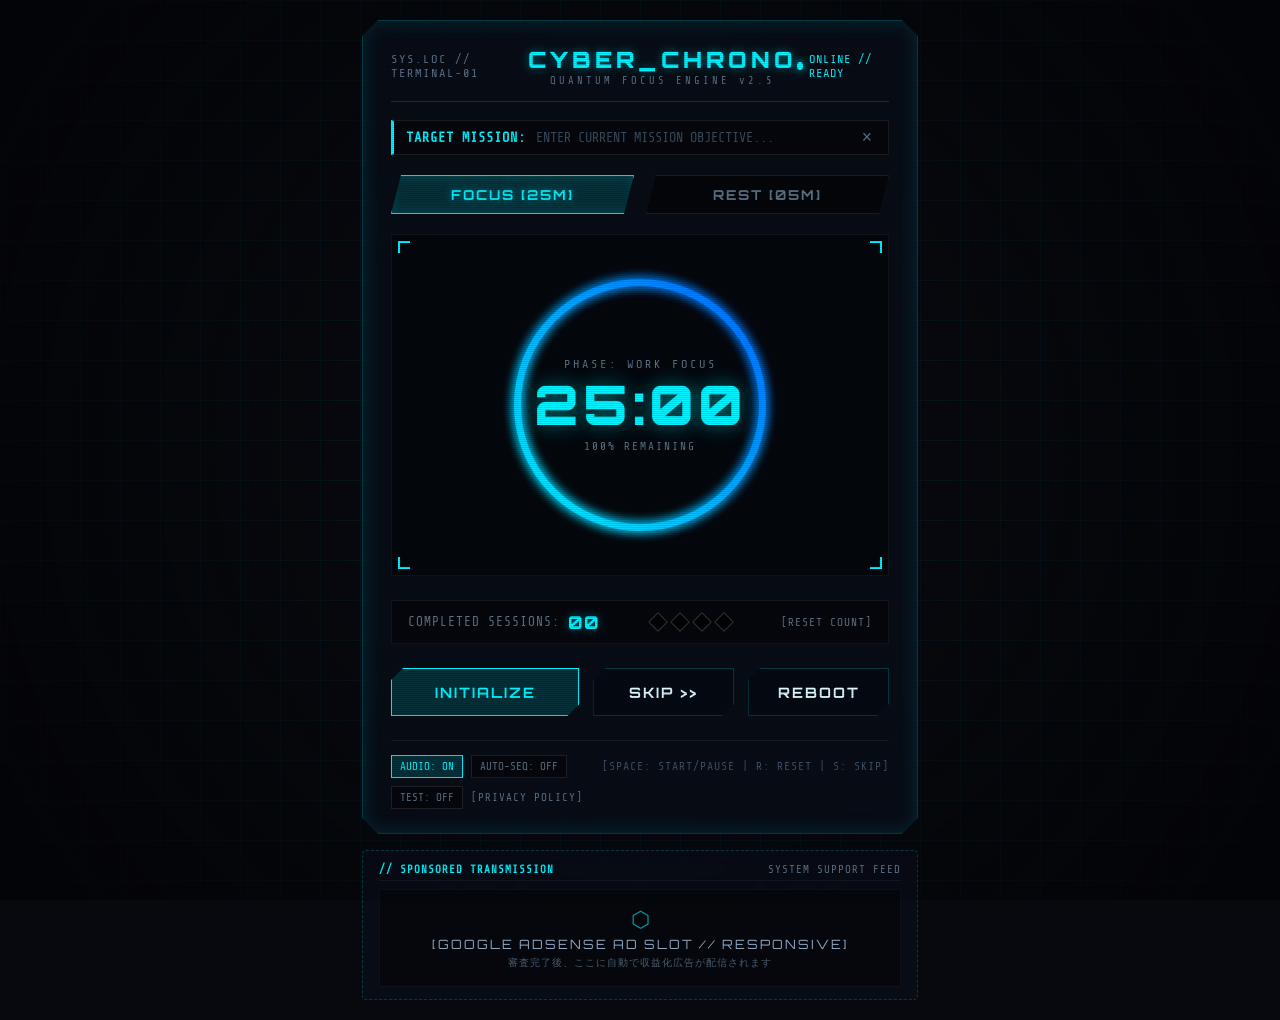
==== index.html @ 76fca30c "Add files via upload" ====
<!DOCTYPE html>
<html lang="ja">
<head>
  <meta charset="UTF-8">
  <meta name="viewport" content="width=device-width, initial-scale=1.0">
  <title>CYBER_CHRONO // TECHNO POMODORO</title>
  
  <!-- Google Fonts: Orbitron & Share Tech Mono -->
  <link rel="preconnect" href="https://fonts.googleapis.com">
  <link rel="preconnect" href="https://fonts.gstatic.com" crossorigin>
  <link href="https://fonts.googleapis.com/css2?family=Orbitron:wght@400;600;800;900&family=Share+Tech+Mono&display=swap" rel="stylesheet">
  
  <!-- ============================================================
       GOOGLE ADSENSE スクリプトタグ
       審査申請時または審査通過後、ca-pub-XXXXXXXXXXXXXXXX をご自身の
       サイト運営者IDに書き換えてください。
       ============================================================ -->
  <!--
  <script async src="https://pagead2.googlesyndication.com/pagead/js/adsbygoogle.js?client=ca-pub-XXXXXXXXXXXXXXXX"
       crossorigin="anonymous"></script>
  -->

  <link rel="stylesheet" href="style.css">
</head>
<body class="mode-work">
  <!-- サイバー背景レイヤー -->
  <div class="bg-grid"></div>
  <div class="scanlines"></div>
  <div class="vignette"></div>

  <!-- 全体ラッパー -->
  <div class="app-wrapper">
    <!-- メインHUDコンテナ -->
    <main class="hud-frame">
      <!-- ヘッダー装飾 -->
      <header class="hud-header">
        <div class="hud-id">SYS.LOC // TERMINAL-01</div>
        <div class="hud-title-wrap">
          <h1 class="hud-title" data-text="CYBER_CHRONO">CYBER_CHRONO</h1>
          <span class="sub-title">QUANTUM FOCUS ENGINE v2.5</span>
        </div>
        <div class="hud-status-badge">
          <span class="status-indicator"></span>
          <span id="statusText">ONLINE // READY</span>
        </div>
      </header>

      <!-- ミッション（タスク目標）入力エリア -->
      <section class="mission-bar">
        <div class="mission-label">TARGET MISSION:</div>
        <input type="text" id="missionInput" placeholder="ENTER CURRENT MISSION OBJECTIVE..." spellcheck="false" autocomplete="off">
        <button id="missionClearBtn" title="Clear Mission" class="icon-btn">&times;</button>
      </section>

      <!-- モード切り替えタブ -->
      <nav class="mode-selector">
        <button id="modeWorkBtn" class="mode-tab active" data-mode="work">
          <span class="tab-glitch"></span>
          <span class="tab-text">FOCUS [25M]</span>
        </button>
        <button id="modeBreakBtn" class="mode-tab" data-mode="break">
          <span class="tab-glitch"></span>
          <span class="tab-text">REST [05M]</span>
        </button>
      </nav>

      <!-- タイマーHUDディスプレイ -->
      <section class="timer-display-wrap">
        <div class="hud-corner top-left"></div>
        <div class="hud-corner top-right"></div>
        <div class="hud-corner bottom-left"></div>
        <div class="hud-corner bottom-right"></div>

        <!-- 円形HUDゲージ -->
        <div class="gauge-container">
          <svg class="progress-ring" viewBox="0 0 320 320">
            <defs>
              <linearGradient id="cyanGrad" x1="0%" y1="0%" x2="100%" y2="100%">
                <stop offset="0%" stop-color="#00f3ff"/>
                <stop offset="100%" stop-color="#0066ff"/>
              </linearGradient>
              <linearGradient id="greenGrad" x1="0%" y1="0%" x2="100%" y2="100%">
                <stop offset="0%" stop-color="#00ff66"/>
                <stop offset="100%" stop-color="#00b33c"/>
              </linearGradient>
              <filter id="neonGlow" x="-20%" y="-20%" width="140%" height="140%">
                <feGaussianBlur stdDeviation="6" result="coloredBlur"/>
                <feMerge>
                  <feMergeNode in="coloredBlur"/>
                  <feMergeNode in="coloredBlur"/>
                  <feMergeNode in="SourceGraphic"/>
                </feMerge>
              </filter>
            </defs>
            <!-- 背景リング -->
            <circle class="ring-bg" cx="160" cy="160" r="140" />
            <!-- 目盛りリング -->
            <circle class="ring-ticks" cx="160" cy="160" r="140" stroke-dasharray="2 12" />
            <!-- 動的プログレスバー -->
            <circle id="progressCircle" class="ring-progress" cx="160" cy="160" r="140" filter="url(#neonGlow)" />
          </svg>

          <!-- 中央タイマーテキスト -->
          <div class="timer-readout">
            <div class="mode-caption" id="modeCaption">PHASE: WORK FOCUS</div>
            <div class="digits" id="timeDigits">25:00</div>
            <div class="percent" id="percentDisplay">100% REMAINING</div>
          </div>
        </div>
      </section>

      <!-- セッションHUDカウンター -->
      <section class="session-tracker">
        <div class="session-label">
          <span>COMPLETED SESSIONS:</span>
          <span class="session-count-val" id="sessionCount">00</span>
        </div>
        <div class="session-dots" id="sessionDots" title="Current cycle (4 sessions per cycle)">
          <!-- JSで4つのドットスロットを動的レンダリング -->
        </div>
        <button id="resetSessionsBtn" class="reset-sessions-btn" title="Reset Session Count">[RESET COUNT]</button>
      </section>

      <!-- コントロールボタン群 -->
      <section class="control-panel">
        <button id="startPauseBtn" class="cyber-btn primary">
          <span class="btn-cut"></span>
          <span class="btn-text" id="startPauseText">INITIALIZE</span>
        </button>
        <button id="skipBtn" class="cyber-btn" title="Skip to next phase">
          <span class="btn-cut"></span>
          <span class="btn-text">SKIP &gt;&gt;</span>
        </button>
        <button id="resetTimerBtn" class="cyber-btn" title="Reset current timer">
          <span class="btn-cut"></span>
          <span class="btn-text">REBOOT</span>
        </button>
      </section>

      <!-- フッター・設定＆ステータスバー -->
      <footer class="hud-footer">
        <div class="footer-left">
          <button id="soundToggleBtn" class="toggle-btn active" title="Toggle Sound FX">
            AUDIO: <span id="soundStatusText">ON</span>
          </button>
          <button id="autoSwitchToggleBtn" class="toggle-btn" title="Automatically start next timer">
            AUTO-SEQ: <span id="autoSwitchStatusText">OFF</span>
          </button>
        </div>

        <div class="footer-center">
          <span class="shortcut-tip">[SPACE: START/PAUSE | R: RESET | S: SKIP]</span>
        </div>

        <div class="footer-right">
          <!-- クイックテストボタン（動作確認用: 10秒/5秒に切り替え） -->
          <button id="quickTestBtn" class="toggle-btn" title="Switch to 10s work / 5s break for rapid testing">
            TEST: <span id="testModeStatusText">OFF</span>
          </button>
          <button id="privacyBtn" class="policy-link-btn" title="Google AdSense Privacy Policy">
            [PRIVACY POLICY]
          </button>
        </div>
      </footer>
    </main>

    <!-- ============================================================
         GOOGLE ADSENSE 広告スロット（サイバーHUD調）
         審査通過後、下記の ins タグの data-ad-client と data-ad-slot を
         ご自身の広告ユニットIDに差し替えてコメントアウトを解除してください。
         ============================================================ -->
    <aside class="ad-container" id="adContainer">
      <div class="ad-header">
        <span class="ad-label">// SPONSORED TRANSMISSION</span>
        <span class="ad-sub">SYSTEM SUPPORT FEED</span>
      </div>
      <div class="ad-slot-frame">
        <!-- プレースホルダー（AdSense広告読み込み前・ローカル表示用） -->
        <div class="ad-placeholder" id="adPlaceholder">
          <div class="ad-placeholder-icon">⬡</div>
          <div class="ad-placeholder-text">[GOOGLE ADSENSE AD SLOT // RESPONSIVE]</div>
          <div class="ad-placeholder-sub">審査完了後、ここに自動で収益化広告が配信されます</div>
        </div>

        <!-- 本番AdSense広告ユニット（審査通過後に有効化） -->
        <!--
        <ins class="adsbygoogle"
             style="display:block"
             data-ad-client="ca-pub-XXXXXXXXXXXXXXXX"
             data-ad-slot="YYYYYYYYYY"
             data-ad-format="auto"
             data-full-width-responsive="true"></ins>
        <script>
             (adsbygoogle = window.adsbygoogle || []).push({});
        </script>
        -->
      </div>
    </aside>
  </div>

  <!-- ============================================================
       プライバシーポリシー モーダル（AdSense審査必須要件）
       ============================================================ -->
  <div class="modal-overlay" id="privacyModal" aria-hidden="true">
    <div class="modal-container">
      <div class="modal-header">
        <h2 class="modal-title">// PRIVACY POLICY & AD DISCLOSURE</h2>
        <button class="modal-close-btn" id="modalCloseBtn" aria-label="Close Modal">&times;</button>
      </div>
      <div class="modal-body">
        <h3>1. 広告の配信について（Google AdSense）</h3>
        <p>
          当サイト（CYBER_CHRONO）では、第三者配信の広告サービス「Google AdSense（グーグルアドセンス）」を利用して広告を掲載しています。
        </p>
        <p>
          Googleなどの第三者広告配信事業者は、ユーザーの興味に応じたパーソナライズ広告を表示するために、当サイトや他のウェブサイトへのアクセス情報（Cookie）を使用することがあります。このCookieには、氏名、住所、メールアドレス、電話番号などの個人を特定する情報は含まれません。
        </p>

        <h3>2. Cookie（クッキー）の無効化について</h3>
        <p>
          ユーザーは、Googleの広告設定ページ（<a href="https://www.google.com/settings/ads" target="_blank" rel="noopener noreferrer">Google Ads Settings</a>）にて、パーソナライズ広告に使われる Cookie を無効にすることができます。
        </p>
        <p>
          また、お使いのブラウザの設定を変更することで、Cookieの送受信を拒否することも可能です。
        </p>

        <h3>3. ローカルストレージ（LocalStorage）の使用</h3>
        <p>
          当サイトは、ユーザーの利便性向上（タイマーのセッション完了数、入力中のミッション目標、音量設定、自動切り替え設定の保存）を目的として、ブラウザのローカルストレージ機能を利用しています。このデータはすべてお使いの端末内にのみ保存され、外部サーバーへ送信されることはありません。
        </p>

        <h3>4. お問い合わせ</h3>
        <p>
          本ポリシーに関するお問い合わせは、サイト管理者の連絡先までお願いいたします。
        </p>
      </div>
      <div class="modal-footer">
        <button class="cyber-btn" id="modalConfirmBtn">
          <span class="btn-text">ACKNOWLEDGE // CLOSE</span>
        </button>
      </div>
    </div>
  </div>

  <script src="app.js"></script>
</body>
</html>
---- style.css ----
/* ============================================================
   CYBER_CHRONO // TECHNO DARK MODE STYLESHEET
   With Google AdSense Support & Privacy Modal
   ============================================================ */

:root {
  /* サイバーパレット - WORK (FOCUS) */
  --work-color: #00f3ff;
  --work-glow: rgba(0, 243, 255, 0.45);
  --work-glow-soft: rgba(0, 243, 255, 0.15);

  /* サイバーパレット - REST (BREAK) */
  --break-color: #00ff66;
  --break-glow: rgba(0, 255, 102, 0.45);
  --break-glow-soft: rgba(0, 255, 102, 0.15);

  /* 共通カラー */
  --accent-pink: #ff0055;
  --accent-amber: #ffaa00;
  --bg-dark: #07090e;
  --bg-panel: rgba(10, 14, 23, 0.88);
  --border-dim: rgba(0, 243, 255, 0.2);
  --text-muted: #5e7287;
  --text-bright: #e0f8ff;

  /* 現在のアクティブテーマ変数（デフォルトはWORK） */
  --theme-color: var(--work-color);
  --theme-glow: var(--work-glow);
  --theme-glow-soft: var(--work-glow-soft);

  --font-display: 'Orbitron', -apple-system, BlinkMacSystemFont, "Segoe UI", Roboto, monospace;
  --font-mono: 'Share Tech Mono', 'Courier New', Consolas, monospace;
}

/* 休憩モードへのテーマ切り替え */
body.mode-break {
  --theme-color: var(--break-color);
  --theme-glow: var(--break-glow);
  --theme-glow-soft: var(--break-glow-soft);
  --border-dim: rgba(0, 255, 102, 0.2);
}

* {
  box-sizing: border-box;
  margin: 0;
  padding: 0;
  user-select: none;
}

body {
  background-color: var(--bg-dark);
  color: var(--text-bright);
  font-family: var(--font-mono);
  min-height: 100vh;
  display: flex;
  justify-content: center;
  align-items: center;
  overflow-x: hidden;
  position: relative;
  transition: background-color 0.5s ease;
  padding: 20px 0;
}

/* ------------------------------------------------------------
   背景エフェクト（グリッド、走査線、ヴィネット）
   ------------------------------------------------------------ */
.bg-grid {
  position: fixed;
  top: 0;
  left: 0;
  width: 100%;
  height: 100%;
  background-image: 
    linear-gradient(to right, rgba(0, 243, 255, 0.04) 1px, transparent 1px),
    linear-gradient(to bottom, rgba(0, 243, 255, 0.04) 1px, transparent 1px);
  background-size: 40px 40px;
  pointer-events: none;
  z-index: 0;
}

body.mode-break .bg-grid {
  background-image: 
    linear-gradient(to right, rgba(0, 255, 102, 0.04) 1px, transparent 1px),
    linear-gradient(to bottom, rgba(0, 255, 102, 0.04) 1px, transparent 1px);
}

.scanlines {
  position: fixed;
  top: 0;
  left: 0;
  width: 100%;
  height: 100%;
  background: repeating-linear-gradient(
    0deg,
    rgba(0, 0, 0, 0.15) 0px,
    rgba(0, 0, 0, 0.15) 1px,
    transparent 1px,
    transparent 2px
  );
  pointer-events: none;
  z-index: 100;
  opacity: 0.8;
}

.vignette {
  position: fixed;
  top: 0;
  left: 0;
  width: 100%;
  height: 100%;
  background: radial-gradient(circle at 50% 50%, transparent 40%, rgba(3, 4, 7, 0.85) 95%);
  pointer-events: none;
  z-index: 1;
}

/* ------------------------------------------------------------
   全体ラッパー
   ------------------------------------------------------------ */
.app-wrapper {
  position: relative;
  z-index: 10;
  width: 100%;
  max-width: 580px;
  margin: 0 auto;
  display: flex;
  flex-direction: column;
  gap: 16px;
  padding: 0 12px;
}

/* ------------------------------------------------------------
   メインHUDフレーム
   ------------------------------------------------------------ */
.hud-frame {
  position: relative;
  background: var(--bg-panel);
  border: 1px solid var(--border-dim);
  backdrop-filter: blur(12px);
  border-radius: 4px;
  padding: 24px 28px;
  box-shadow: 
    0 0 35px rgba(0, 0, 0, 0.8),
    inset 0 0 20px var(--theme-glow-soft);
  clip-path: polygon(
    0 16px, 16px 0,
    calc(100% - 16px) 0, 100% 16px,
    100% calc(100% - 16px), calc(100% - 16px) 100%,
    16px 100%, 0 calc(100% - 16px)
  );
  transition: border-color 0.4s ease, box-shadow 0.4s ease;
}

/* ------------------------------------------------------------
   ヘッダー
   ------------------------------------------------------------ */
.hud-header {
  display: flex;
  justify-content: space-between;
  align-items: center;
  border-bottom: 1px solid var(--border-dim);
  padding-bottom: 14px;
  margin-bottom: 18px;
}

.hud-id {
  font-size: 0.75rem;
  color: var(--text-muted);
  letter-spacing: 2px;
}

.hud-title-wrap {
  text-align: center;
}

.hud-title {
  font-family: var(--font-display);
  font-size: 1.4rem;
  font-weight: 900;
  letter-spacing: 4px;
  color: var(--theme-color);
  text-shadow: 0 0 10px var(--theme-glow);
  position: relative;
  display: inline-block;
}

.sub-title {
  display: block;
  font-size: 0.65rem;
  color: var(--text-muted);
  letter-spacing: 3px;
  margin-top: 2px;
}

.hud-status-badge {
  display: flex;
  align-items: center;
  gap: 6px;
  font-size: 0.75rem;
  color: var(--theme-color);
  letter-spacing: 1px;
}

.status-indicator {
  width: 8px;
  height: 8px;
  background-color: var(--theme-color);
  border-radius: 50%;
  box-shadow: 0 0 8px var(--theme-color);
  animation: pulse 1.8s infinite alternate;
}

@keyframes pulse {
  0% { opacity: 0.4; transform: scale(0.85); }
  100% { opacity: 1; transform: scale(1.15); }
}

/* ------------------------------------------------------------
   ミッション入力バー
   ------------------------------------------------------------ */
.mission-bar {
  display: flex;
  align-items: center;
  background: rgba(0, 0, 0, 0.4);
  border: 1px solid rgba(255, 255, 255, 0.08);
  border-left: 3px solid var(--theme-color);
  padding: 6px 12px;
  margin-bottom: 20px;
  font-size: 0.85rem;
}

.mission-label {
  color: var(--theme-color);
  font-weight: bold;
  letter-spacing: 1px;
  margin-right: 10px;
  white-space: nowrap;
}

#missionInput {
  background: transparent;
  border: none;
  color: var(--text-bright);
  font-family: var(--font-mono);
  font-size: 0.85rem;
  width: 100%;
  outline: none;
  user-select: text;
}

#missionInput::placeholder {
  color: #3b4b5c;
}

.icon-btn {
  background: transparent;
  border: none;
  color: var(--text-muted);
  font-size: 1.1rem;
  cursor: pointer;
  padding: 0 4px;
}

.icon-btn:hover {
  color: var(--accent-pink);
}

/* ------------------------------------------------------------
   モード切り替えタブ
   ------------------------------------------------------------ */
.mode-selector {
  display: flex;
  gap: 12px;
  margin-bottom: 20px;
}

.mode-tab {
  flex: 1;
  background: rgba(0, 0, 0, 0.5);
  border: 1px solid rgba(255, 255, 255, 0.1);
  color: var(--text-muted);
  padding: 10px 0;
  font-family: var(--font-display);
  font-size: 0.85rem;
  font-weight: 700;
  letter-spacing: 2px;
  cursor: pointer;
  position: relative;
  transition: all 0.25s ease;
  clip-path: polygon(10px 0, 100% 0, calc(100% - 10px) 100%, 0 100%);
}

.mode-tab:hover {
  border-color: var(--theme-color);
  color: var(--text-bright);
}

.mode-tab.active {
  background: var(--theme-glow-soft);
  border-color: var(--theme-color);
  color: var(--theme-color);
  text-shadow: 0 0 8px var(--theme-glow);
  box-shadow: inset 0 0 12px var(--theme-glow-soft);
}

/* ------------------------------------------------------------
   タイマーHUDディスプレイ
   ------------------------------------------------------------ */
.timer-display-wrap {
  position: relative;
  background: rgba(2, 4, 8, 0.6);
  border: 1px solid rgba(255, 255, 255, 0.05);
  padding: 30px 10px;
  margin-bottom: 24px;
  display: flex;
  justify-content: center;
  align-items: center;
}

/* コーナーアクセント */
.hud-corner {
  position: absolute;
  width: 12px;
  height: 12px;
  border-color: var(--theme-color);
  border-style: solid;
  pointer-events: none;
}
.hud-corner.top-left { top: 6px; left: 6px; border-width: 2px 0 0 2px; }
.hud-corner.top-right { top: 6px; right: 6px; border-width: 2px 2px 0 0; }
.hud-corner.bottom-left { bottom: 6px; left: 6px; border-width: 0 0 2px 2px; }
.hud-corner.bottom-right { bottom: 6px; right: 6px; border-width: 0 2px 2px 0; }

.gauge-container {
  position: relative;
  width: 280px;
  height: 280px;
  display: flex;
  justify-content: center;
  align-items: center;
}

.progress-ring {
  position: absolute;
  top: 0;
  left: 0;
  width: 100%;
  height: 100%;
  transform: rotate(-90deg); /* 12時の位置からスタート */
}

.ring-bg {
  fill: none;
  stroke: rgba(255, 255, 255, 0.04);
  stroke-width: 8;
}

.ring-ticks {
  fill: none;
  stroke: rgba(255, 255, 255, 0.12);
  stroke-width: 2;
}

.ring-progress {
  fill: none;
  stroke: url(#cyanGrad);
  stroke-width: 8;
  stroke-linecap: round;
  stroke-dasharray: 880;
  stroke-dashoffset: 0;
  transition: stroke-dashoffset 0.5s ease, stroke 0.3s ease;
}

body.mode-break .ring-progress {
  stroke: url(#greenGrad);
}

.timer-readout {
  position: relative;
  text-align: center;
  z-index: 2;
}

.mode-caption {
  font-size: 0.75rem;
  letter-spacing: 3px;
  color: var(--text-muted);
  margin-bottom: 6px;
}

.digits {
  font-family: var(--font-display);
  font-size: 3.4rem;
  font-weight: 900;
  letter-spacing: 4px;
  color: var(--theme-color);
  text-shadow: 0 0 20px var(--theme-glow);
  line-height: 1;
  margin-bottom: 8px;
}

.percent {
  font-size: 0.7rem;
  letter-spacing: 2px;
  color: var(--text-muted);
}

/* ------------------------------------------------------------
   セッションHUDトラッカー
   ------------------------------------------------------------ */
.session-tracker {
  display: flex;
  align-items: center;
  justify-content: space-between;
  background: rgba(0, 0, 0, 0.4);
  border: 1px solid rgba(255, 255, 255, 0.06);
  padding: 10px 16px;
  margin-bottom: 24px;
}

.session-label {
  display: flex;
  align-items: center;
  gap: 8px;
  font-size: 0.8rem;
  letter-spacing: 1px;
  color: var(--text-muted);
}

.session-count-val {
  font-family: var(--font-display);
  font-size: 1.1rem;
  font-weight: 800;
  color: var(--theme-color);
  text-shadow: 0 0 8px var(--theme-glow);
}

.session-dots {
  display: flex;
  gap: 8px;
}

.dot-slot {
  width: 14px;
  height: 14px;
  border: 1px solid rgba(255, 255, 255, 0.2);
  background: rgba(0, 0, 0, 0.6);
  transform: rotate(45deg);
  transition: all 0.3s ease;
}

.dot-slot.filled {
  background: var(--theme-color);
  border-color: var(--theme-color);
  box-shadow: 0 0 10px var(--theme-color);
}

.reset-sessions-btn {
  background: transparent;
  border: none;
  color: var(--text-muted);
  font-family: var(--font-mono);
  font-size: 0.7rem;
  letter-spacing: 1px;
  cursor: pointer;
  transition: color 0.2s;
}

.reset-sessions-btn:hover {
  color: var(--accent-pink);
}

/* ------------------------------------------------------------
   コントロールボタン群
   ------------------------------------------------------------ */
.control-panel {
  display: flex;
  gap: 14px;
  margin-bottom: 24px;
}

.cyber-btn {
  flex: 1;
  position: relative;
  background: rgba(5, 10, 18, 0.9);
  border: 1px solid var(--border-dim);
  color: var(--text-bright);
  font-family: var(--font-display);
  font-size: 0.9rem;
  font-weight: 700;
  letter-spacing: 2px;
  padding: 14px 10px;
  cursor: pointer;
  transition: all 0.2s ease;
  clip-path: polygon(12px 0, 100% 0, 100% calc(100% - 12px), calc(100% - 12px) 100%, 0 100%, 0 12px);
  outline: none;
}

.cyber-btn:hover {
  border-color: var(--theme-color);
  color: var(--theme-color);
  box-shadow: 0 0 14px var(--theme-glow);
  transform: translateY(-2px);
}

.cyber-btn:active {
  transform: translateY(1px);
}

.cyber-btn.primary {
  flex: 1.4;
  background: var(--theme-glow-soft);
  border-color: var(--theme-color);
  color: var(--theme-color);
  box-shadow: 0 0 12px var(--theme-glow-soft);
}

.cyber-btn.primary:hover {
  background: var(--theme-color);
  color: #030508;
  box-shadow: 0 0 20px var(--theme-color);
}

.cyber-btn.running {
  border-color: var(--accent-amber);
  color: var(--accent-amber);
  background: rgba(255, 170, 0, 0.15);
  box-shadow: 0 0 14px rgba(255, 170, 0, 0.3);
}

.cyber-btn.running:hover {
  background: var(--accent-amber);
  color: #030508;
  box-shadow: 0 0 20px var(--accent-amber);
}

/* ------------------------------------------------------------
   フッター・トグル設定
   ------------------------------------------------------------ */
.hud-footer {
  display: flex;
  justify-content: space-between;
  align-items: center;
  border-top: 1px solid rgba(255, 255, 255, 0.06);
  padding-top: 14px;
  font-size: 0.72rem;
  color: var(--text-muted);
  flex-wrap: wrap;
  gap: 8px;
}

.footer-left, .footer-right {
  display: flex;
  align-items: center;
  gap: 8px;
}

.toggle-btn {
  background: rgba(0, 0, 0, 0.4);
  border: 1px solid rgba(255, 255, 255, 0.1);
  color: var(--text-muted);
  font-family: var(--font-mono);
  font-size: 0.68rem;
  padding: 4px 8px;
  cursor: pointer;
  transition: all 0.2s ease;
}

.toggle-btn.active {
  border-color: var(--theme-color);
  color: var(--theme-color);
  background: var(--theme-glow-soft);
}

.toggle-btn:hover {
  border-color: var(--theme-color);
  color: var(--text-bright);
}

.policy-link-btn {
  background: transparent;
  border: none;
  color: var(--text-muted);
  font-family: var(--font-mono);
  font-size: 0.68rem;
  letter-spacing: 1px;
  cursor: pointer;
  transition: color 0.2s ease;
}

.policy-link-btn:hover {
  color: var(--theme-color);
  text-decoration: underline;
}

.shortcut-tip {
  color: #3f5166;
  letter-spacing: 1px;
}

/* ------------------------------------------------------------
   GOOGLE ADSENSE 広告コンテナ
   ------------------------------------------------------------ */
.ad-container {
  background: rgba(10, 14, 23, 0.75);
  border: 1px dashed var(--border-dim);
  border-radius: 4px;
  padding: 12px 16px;
  transition: border-color 0.3s ease;
  backdrop-filter: blur(8px);
}

.ad-container:hover {
  border-color: var(--theme-color);
}

.ad-header {
  display: flex;
  justify-content: space-between;
  align-items: center;
  font-size: 0.68rem;
  color: var(--text-muted);
  letter-spacing: 1px;
  margin-bottom: 8px;
  border-bottom: 1px solid rgba(255, 255, 255, 0.04);
  padding-bottom: 4px;
}

.ad-label {
  color: var(--theme-color);
  font-weight: bold;
}

.ad-slot-frame {
  min-height: 90px;
  display: flex;
  justify-content: center;
  align-items: center;
  background: rgba(0, 0, 0, 0.4);
  border: 1px solid rgba(255, 255, 255, 0.04);
  overflow: hidden;
  position: relative;
}

.ad-placeholder {
  text-align: center;
  padding: 16px 8px;
  color: var(--text-muted);
}

.ad-placeholder-icon {
  font-size: 1.4rem;
  color: var(--theme-color);
  margin-bottom: 4px;
  opacity: 0.6;
}

.ad-placeholder-text {
  font-family: var(--font-display);
  font-size: 0.8rem;
  letter-spacing: 2px;
  color: #8da4be;
  margin-bottom: 4px;
}

.ad-placeholder-sub {
  font-size: 0.65rem;
  color: #4a5c70;
  letter-spacing: 1px;
}

/* ------------------------------------------------------------
   プライバシーポリシー モーダル
   ------------------------------------------------------------ */
.modal-overlay {
  position: fixed;
  top: 0;
  left: 0;
  width: 100%;
  height: 100%;
  background: rgba(3, 5, 8, 0.85);
  backdrop-filter: blur(8px);
  z-index: 1000;
  display: flex;
  justify-content: center;
  align-items: center;
  opacity: 0;
  pointer-events: none;
  transition: opacity 0.3s ease;
  padding: 20px;
}

.modal-overlay.open {
  opacity: 1;
  pointer-events: auto;
}

.modal-container {
  width: 100%;
  max-width: 620px;
  max-height: 85vh;
  background: #090d15;
  border: 1px solid var(--theme-color);
  box-shadow: 0 0 30px var(--theme-glow-soft);
  display: flex;
  flex-direction: column;
  border-radius: 4px;
  transform: translateY(20px) scale(0.96);
  transition: transform 0.3s ease;
  clip-path: polygon(
    0 12px, 12px 0,
    calc(100% - 12px) 0, 100% 12px,
    100% calc(100% - 12px), calc(100% - 12px) 100%,
    12px 100%, 0 calc(100% - 12px)
  );
}

.modal-overlay.open .modal-container {
  transform: translateY(0) scale(1);
}

.modal-header {
  display: flex;
  justify-content: space-between;
  align-items: center;
  padding: 16px 20px;
  border-bottom: 1px solid var(--border-dim);
  background: rgba(0, 0, 0, 0.4);
}

.modal-title {
  font-family: var(--font-display);
  font-size: 1rem;
  letter-spacing: 2px;
  color: var(--theme-color);
  font-weight: 800;
}

.modal-close-btn {
  background: transparent;
  border: none;
  color: var(--text-muted);
  font-size: 1.6rem;
  line-height: 1;
  cursor: pointer;
  transition: color 0.2s ease;
}

.modal-close-btn:hover {
  color: var(--accent-pink);
}

.modal-body {
  padding: 20px;
  overflow-y: auto;
  font-size: 0.85rem;
  line-height: 1.7;
  color: #b0c4d8;
  user-select: text;
}

/* スクロールバーのサイバースタイル */
.modal-body::-webkit-scrollbar {
  width: 6px;
}
.modal-body::-webkit-scrollbar-track {
  background: rgba(0, 0, 0, 0.4);
}
.modal-body::-webkit-scrollbar-thumb {
  background: var(--theme-color);
  border-radius: 3px;
}

.modal-body h3 {
  font-family: var(--font-display);
  font-size: 0.9rem;
  color: var(--theme-color);
  margin: 16px 0 6px 0;
  letter-spacing: 1px;
}

.modal-body h3:first-child {
  margin-top: 0;
}

.modal-body p {
  margin-bottom: 12px;
}

.modal-body a {
  color: var(--theme-color);
  text-decoration: underline;
}

.modal-footer {
  padding: 14px 20px;
  border-top: 1px solid rgba(255, 255, 255, 0.08);
  background: rgba(0, 0, 0, 0.3);
  display: flex;
  justify-content: flex-end;
}

.modal-footer .cyber-btn {
  flex: none;
  padding: 10px 24px;
}

/* ------------------------------------------------------------
   レスポンシブ
   ------------------------------------------------------------ */
@media (max-width: 540px) {
  .hud-frame {
    padding: 18px 14px;
  }
  .hud-title {
    font-size: 1.1rem;
  }
  .digits {
    font-size: 2.7rem;
  }
  .gauge-container {
    width: 240px;
    height: 240px;
  }
  .hud-footer {
    flex-direction: column;
    gap: 10px;
    text-align: center;
  }
  .footer-center {
    order: 2;
  }
  .footer-right {
    order: 1;
  }
}
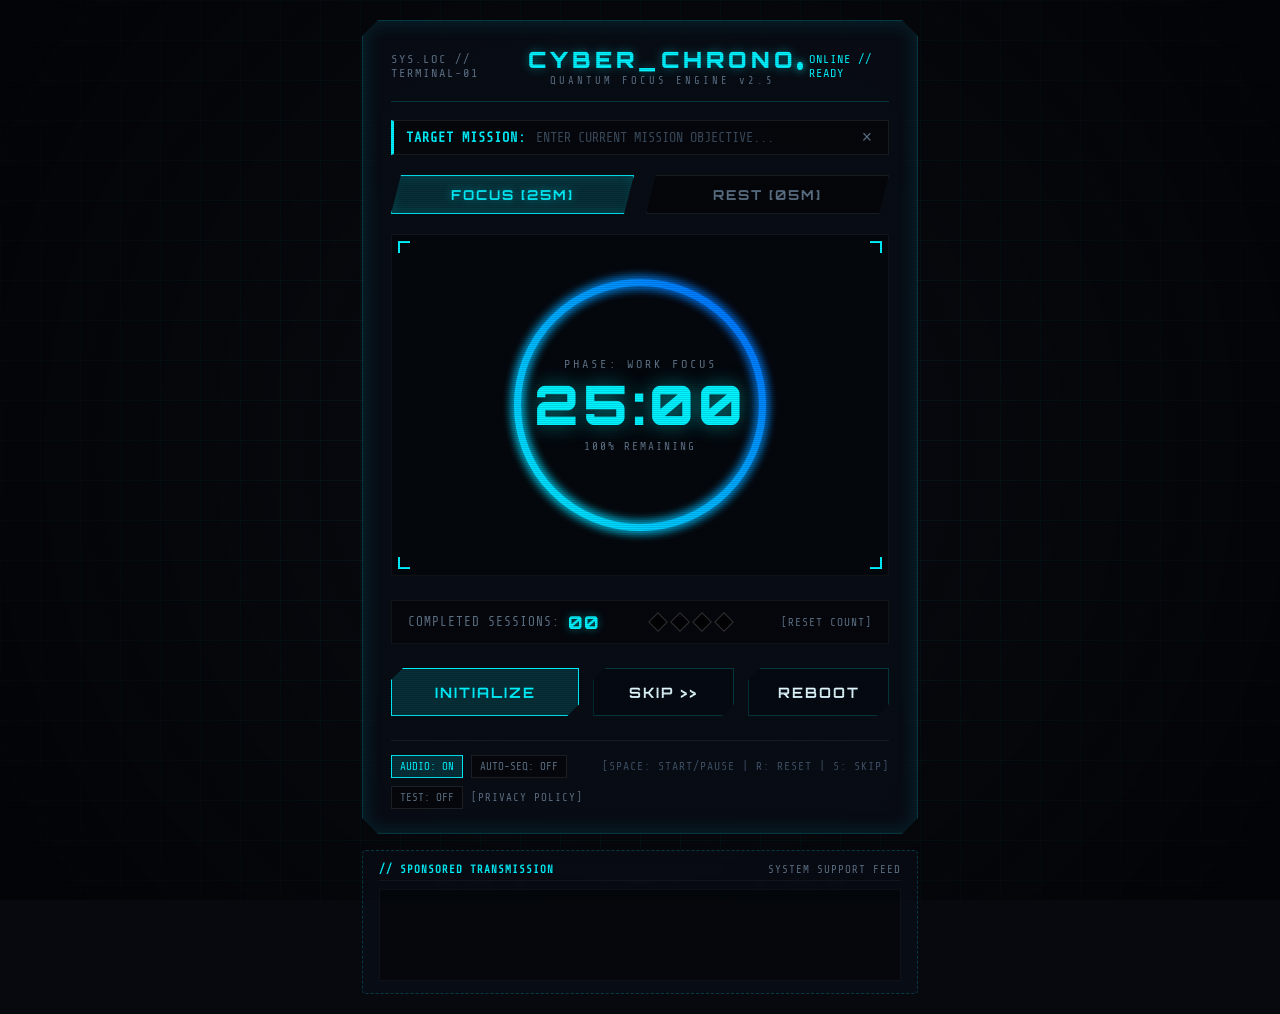
==== commit 5528e292: "Add files via upload" ====
--- a/index.html
+++ b/index.html
@@ -11,14 +11,10 @@
   <link href="https://fonts.googleapis.com/css2?family=Orbitron:wght@400;600;800;900&family=Share+Tech+Mono&display=swap" rel="stylesheet">
   
   <!-- ============================================================
-       GOOGLE ADSENSE スクリプトタグ
-       審査申請時または審査通過後、ca-pub-XXXXXXXXXXXXXXXX をご自身の
-       サイト運営者IDに書き換えてください。
+       GOOGLE ADSENSE スクリプトタグ (審査用・広告配信)
        ============================================================ -->
-  <!--
-  <script async src="https://pagead2.googlesyndication.com/pagead/js/adsbygoogle.js?client=ca-pub-XXXXXXXXXXXXXXXX"
+  <script async src="https://pagead2.googlesyndication.com/pagead/js/adsbygoogle.js?client=ca-pub-7377571622123574"
        crossorigin="anonymous"></script>
-  -->
 
   <link rel="stylesheet" href="style.css">
 </head>
@@ -175,25 +171,16 @@
         <span class="ad-sub">SYSTEM SUPPORT FEED</span>
       </div>
       <div class="ad-slot-frame">
-        <!-- プレースホルダー（AdSense広告読み込み前・ローカル表示用） -->
-        <div class="ad-placeholder" id="adPlaceholder">
-          <div class="ad-placeholder-icon">⬡</div>
-          <div class="ad-placeholder-text">[GOOGLE ADSENSE AD SLOT // RESPONSIVE]</div>
-          <div class="ad-placeholder-sub">審査完了後、ここに自動で収益化広告が配信されます</div>
-        </div>
-
-        <!-- 本番AdSense広告ユニット（審査通過後に有効化） -->
-        <!--
+        <!-- timer-bottom-ad -->
         <ins class="adsbygoogle"
-             style="display:block"
-             data-ad-client="ca-pub-XXXXXXXXXXXXXXXX"
-             data-ad-slot="YYYYYYYYYY"
+             style="display:block; width:100%; min-height:90px;"
+             data-ad-client="ca-pub-7377571622123574"
+             data-ad-slot="1479330050"
              data-ad-format="auto"
              data-full-width-responsive="true"></ins>
         <script>
              (adsbygoogle = window.adsbygoogle || []).push({});
         </script>
-        -->
       </div>
     </aside>
   </div>
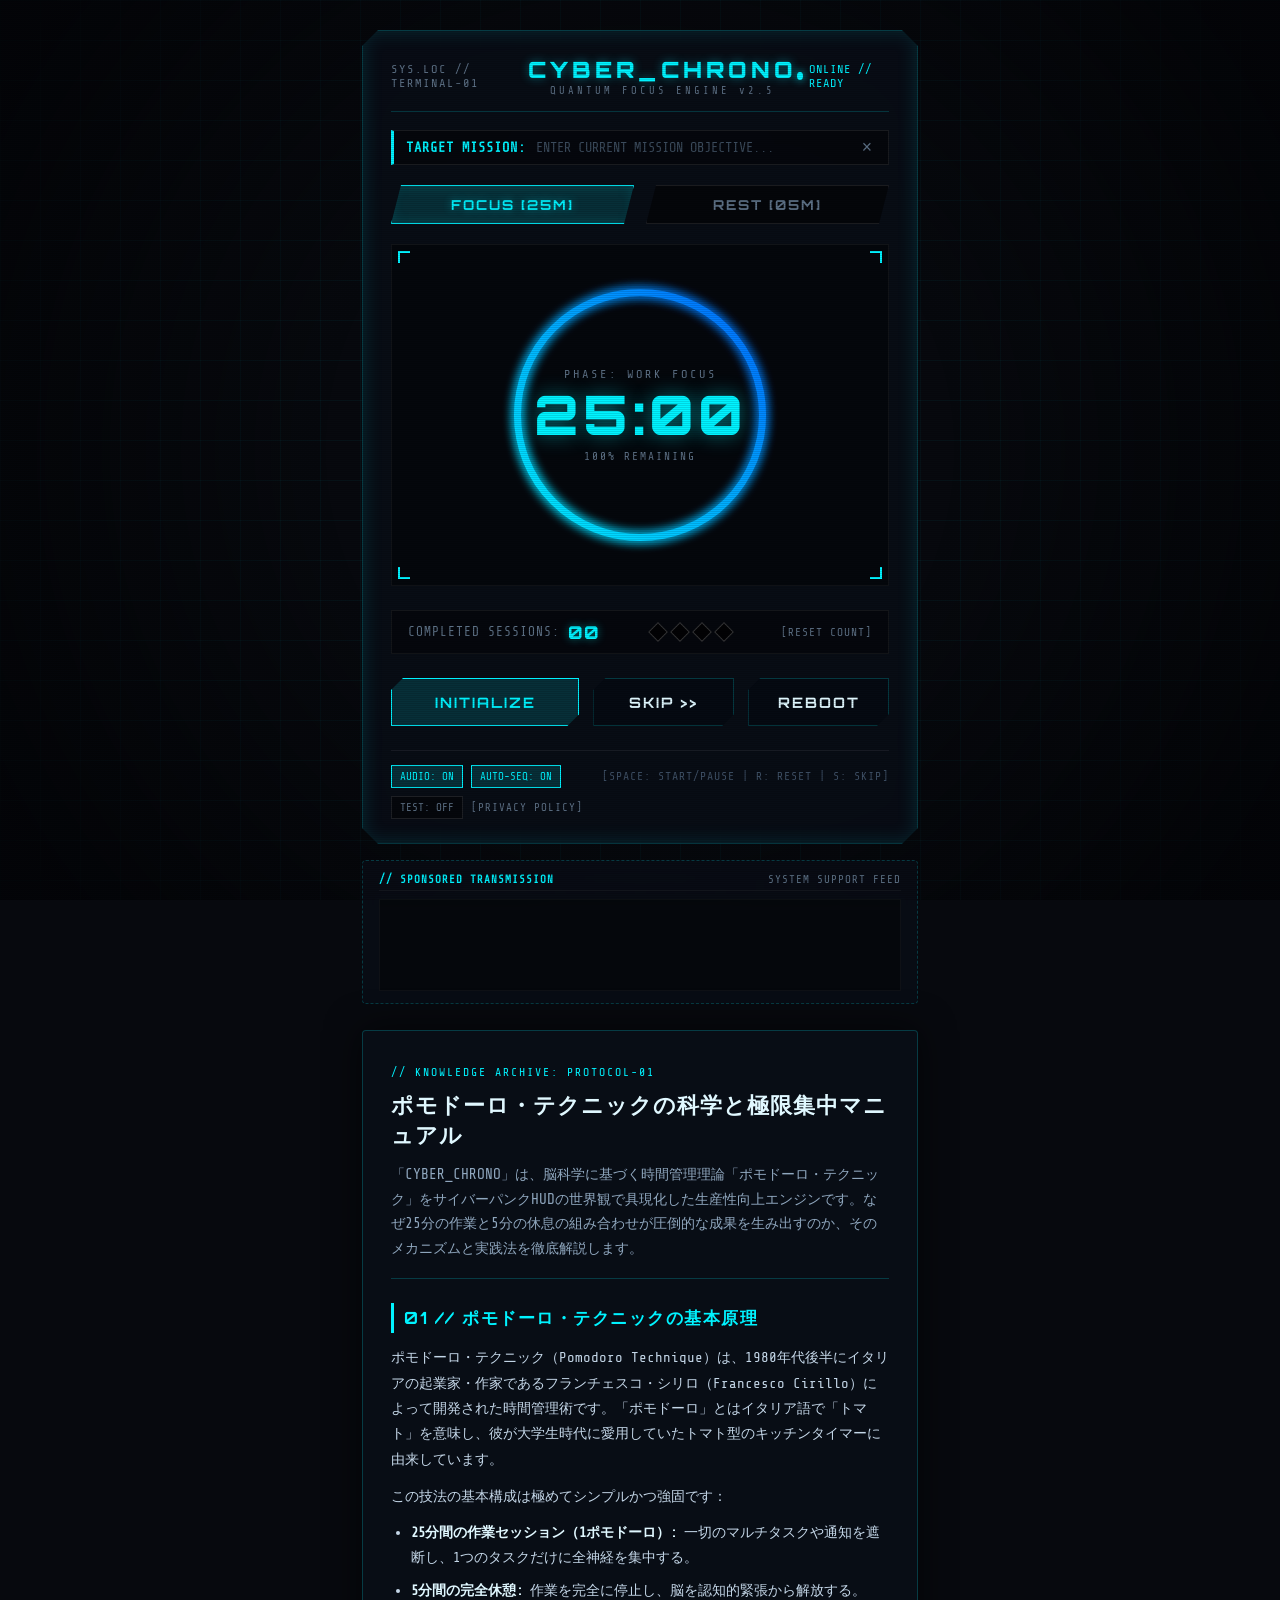
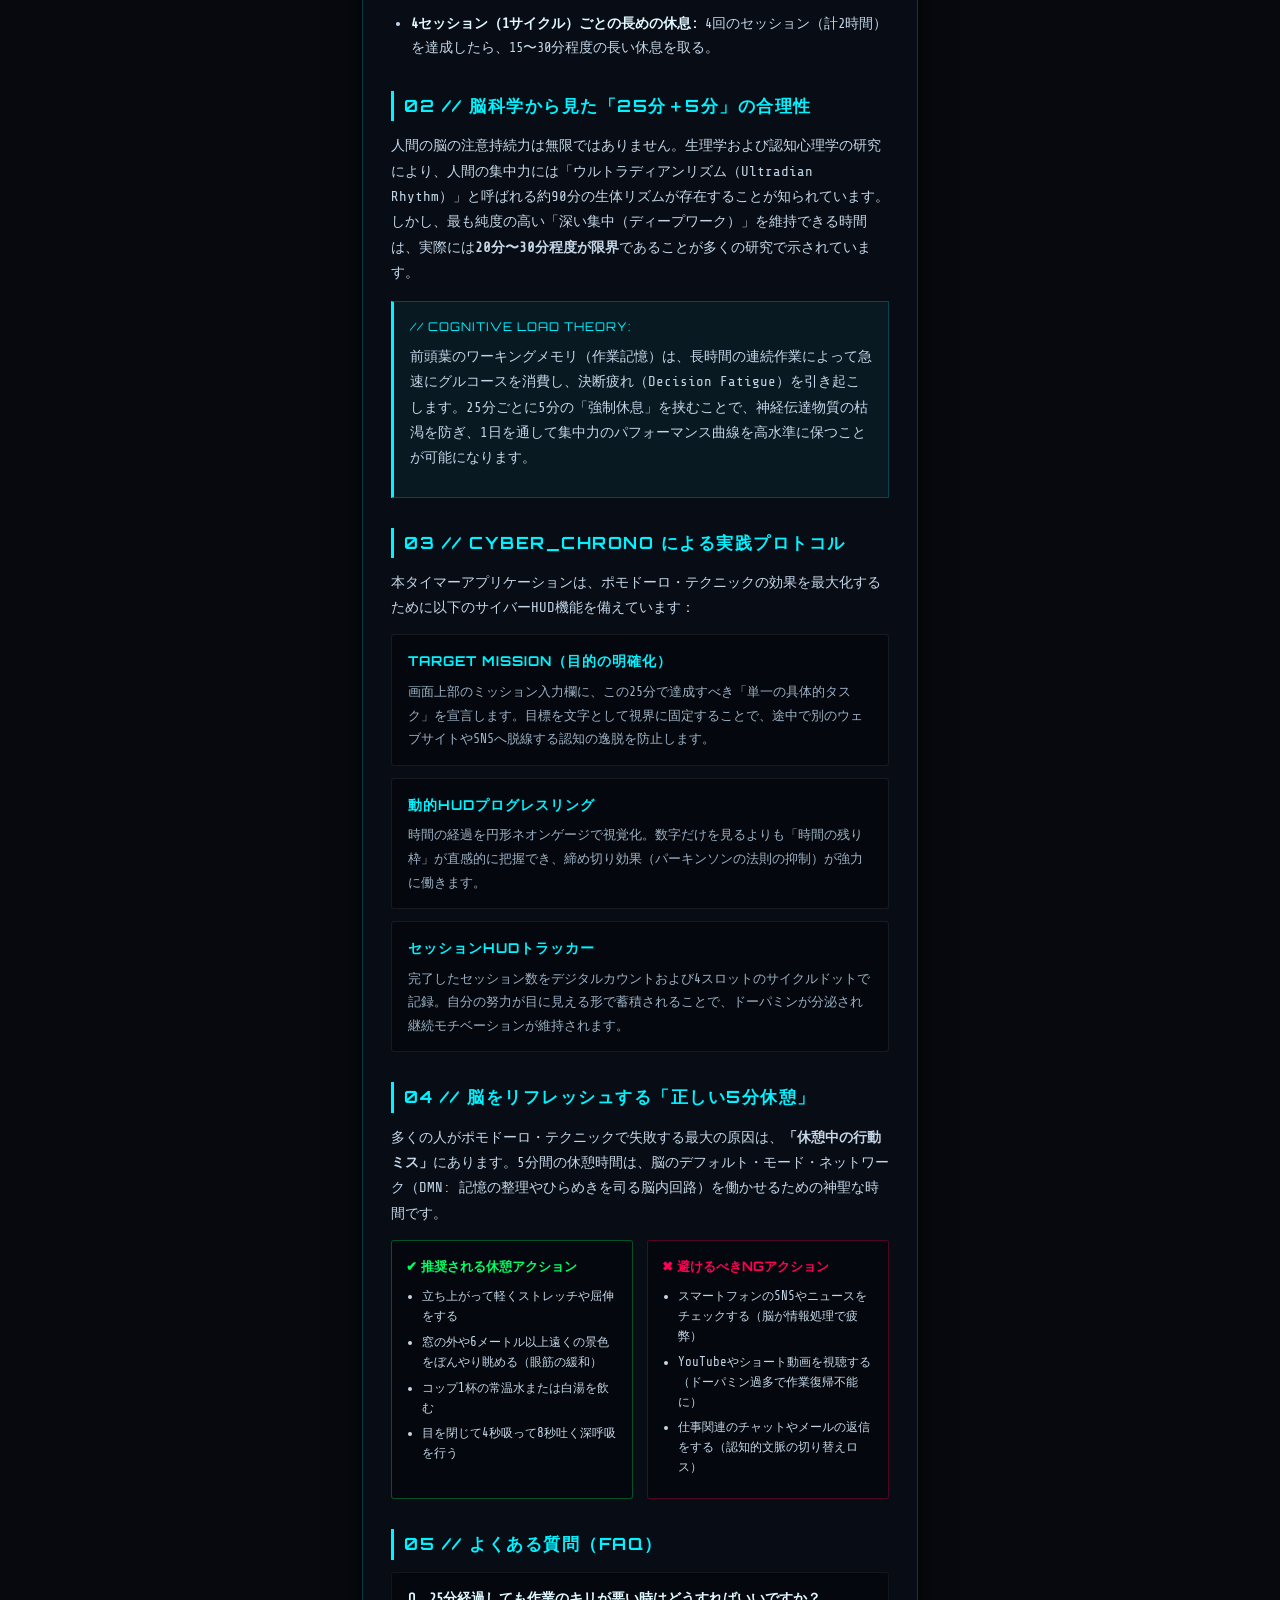
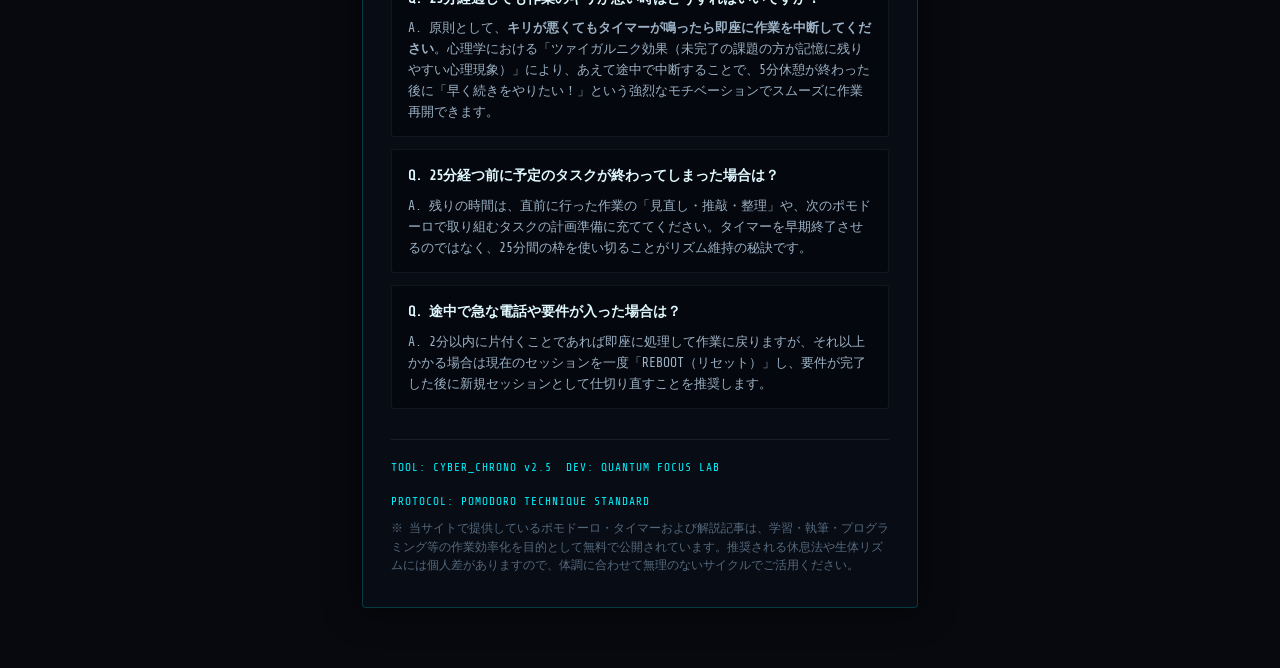
==== commit c7327bea: "Add files via upload" ====
--- a/index.html
+++ b/index.html
@@ -162,13 +162,11 @@
 
     <!-- ============================================================
          GOOGLE ADSENSE 広告スロット（サイバーHUD調）
-         審査通過後、下記の ins タグの data-ad-client と data-ad-slot を
-         ご自身の広告ユニットIDに差し替えてコメントアウトを解除してください。
          ============================================================ -->
     <aside class="ad-container" id="adContainer">
       <div class="ad-header">
-        <span class="ad-label">// SPONSORED TRANSMISSION</span>
-        <span class="ad-sub">SYSTEM SUPPORT FEED</span>
+        <span class="ad-label" id="adHeaderLabel">// SPONSORED TRANSMISSION</span>
+        <span class="ad-sub" id="adHeaderSub">SYSTEM SUPPORT FEED</span>
       </div>
       <div class="ad-slot-frame">
         <!-- timer-bottom-ad -->
@@ -183,6 +181,136 @@
         </script>
       </div>
     </aside>
+
+    <!-- ============================================================
+         パブリッシャーコンテンツ // ポモドーロ完全攻略アーカイブ
+         Google AdSense 審査規約準拠・高品質オリジナル解説
+         ============================================================ -->
+    <article class="knowledge-archive" id="knowledgeArchive">
+      <header class="archive-header">
+        <div class="archive-badge">// KNOWLEDGE ARCHIVE: PROTOCOL-01</div>
+        <h2 class="archive-title">ポモドーロ・テクニックの科学と極限集中マニュアル</h2>
+        <p class="archive-lead">
+          「CYBER_CHRONO」は、脳科学に基づく時間管理理論「ポモドーロ・テクニック」をサイバーパンクHUDの世界観で具現化した生産性向上エンジンです。なぜ25分の作業と5分の休息の組み合わせが圧倒的な成果を生み出すのか、そのメカニズムと実践法を徹底解説します。
+        </p>
+      </header>
+
+      <!-- セクション 1: 基礎と原理 -->
+      <section class="archive-section">
+        <h3 class="section-title">01 // ポモドーロ・テクニックの基本原理</h3>
+        <p>
+          ポモドーロ・テクニック（Pomodoro Technique）は、1980年代後半にイタリアの起業家・作家であるフランチェスコ・シリロ（Francesco Cirillo）によって開発された時間管理術です。「ポモドーロ」とはイタリア語で「トマト」を意味し、彼が大学生時代に愛用していたトマト型のキッチンタイマーに由来しています。
+        </p>
+        <p>
+          この技法の基本構成は極めてシンプルかつ強固です：
+        </p>
+        <ul class="archive-list">
+          <li><strong>25分間の作業セッション（1ポモドーロ）:</strong> 一切のマルチタスクや通知を遮断し、1つのタスクだけに全神経を集中する。</li>
+          <li><strong>5分間の完全休憩:</strong> 作業を完全に停止し、脳を認知的緊張から解放する。</li>
+          <li><strong>4セッション（1サイクル）ごとの長めの休息:</strong> 4回のセッション（計2時間）を達成したら、15〜30分程度の長い休息を取る。</li>
+        </ul>
+      </section>
+
+      <!-- セクション 2: なぜ25分＋5分なのか（脳科学的根拠） -->
+      <section class="archive-section">
+        <h3 class="section-title">02 // 脳科学から見た「25分＋5分」の合理性</h3>
+        <p>
+          人間の脳の注意持続力は無限ではありません。生理学および認知心理学の研究により、人間の集中力には「ウルトラディアンリズム（Ultradian Rhythm）」と呼ばれる約90分の生体リズムが存在することが知られています。しかし、最も純度の高い「深い集中（ディープワーク）」を維持できる時間は、実際には<strong>20分〜30分程度が限界</strong>であることが多くの研究で示されています。
+        </p>
+        <div class="archive-callout">
+          <div class="callout-label">// COGNITIVE LOAD THEORY:</div>
+          <p>
+            前頭葉のワーキングメモリ（作業記憶）は、長時間の連続作業によって急速にグルコースを消費し、決断疲れ（Decision Fatigue）を引き起こします。25分ごとに5分の「強制休息」を挟むことで、神経伝達物質の枯渇を防ぎ、1日を通して集中力のパフォーマンス曲線を高水準に保つことが可能になります。
+          </p>
+        </div>
+      </section>
+
+      <!-- セクション 3: CYBER_CHRONOの機能と活用法 -->
+      <section class="archive-section">
+        <h3 class="section-title">03 // CYBER_CHRONO による実践プロトコル</h3>
+        <p>
+          本タイマーアプリケーションは、ポモドーロ・テクニックの効果を最大化するために以下のサイバーHUD機能を備えています：
+        </p>
+        <div class="feature-grid">
+          <div class="feature-card">
+            <h4 class="card-title">TARGET MISSION（目的の明確化）</h4>
+            <p>画面上部のミッション入力欄に、この25分で達成すべき「単一の具体的タスク」を宣言します。目標を文字として視界に固定することで、途中で別のウェブサイトやSNSへ脱線する認知の逸脱を防止します。</p>
+          </div>
+          <div class="feature-card">
+            <h4 class="card-title">動的HUDプログレスリング</h4>
+            <p>時間の経過を円形ネオンゲージで視覚化。数字だけを見るよりも「時間の残り枠」が直感的に把握でき、締め切り効果（パーキンソンの法則の抑制）が強力に働きます。</p>
+          </div>
+          <div class="feature-card">
+            <h4 class="card-title">セッションHUDトラッカー</h4>
+            <p>完了したセッション数をデジタルカウントおよび4スロットのサイクルドットで記録。自分の努力が目に見える形で蓄積されることで、ドーパミンが分泌され継続モチベーションが維持されます。</p>
+          </div>
+        </div>
+      </section>
+
+      <!-- セクション 4: 理想的な5分休憩の過ごし方 -->
+      <section class="archive-section">
+        <h3 class="section-title">04 // 脳をリフレッシュする「正しい5分休憩」</h3>
+        <p>
+          多くの人がポモドーロ・テクニックで失敗する最大の原因は、<strong>「休憩中の行動ミス」</strong>にあります。5分間の休憩時間は、脳のデフォルト・モード・ネットワーク（DMN: 記憶の整理やひらめきを司る脳内回路）を働かせるための神聖な時間です。
+        </p>
+        <div class="dos-and-donts">
+          <div class="box dos">
+            <div class="box-title">✔ 推奨される休憩アクション</div>
+            <ul>
+              <li>立ち上がって軽くストレッチや屈伸をする</li>
+              <li>窓の外や6メートル以上遠くの景色をぼんやり眺める（眼筋の緩和）</li>
+              <li>コップ1杯の常温水または白湯を飲む</li>
+              <li>目を閉じて4秒吸って8秒吐く深呼吸を行う</li>
+            </ul>
+          </div>
+          <div class="box donts">
+            <div class="box-title">✖ 避けるべきNGアクション</div>
+            <ul>
+              <li>スマートフォンのSNSやニュースをチェックする（脳が情報処理で疲弊）</li>
+              <li>YouTubeやショート動画を視聴する（ドーパミン過多で作業復帰不能に）</li>
+              <li>仕事関連のチャットやメールの返信をする（認知的文脈の切り替えロス）</li>
+            </ul>
+          </div>
+        </div>
+      </section>
+
+      <!-- セクション 5: FAQ（よくある質問） -->
+      <section class="archive-section">
+        <h3 class="section-title">05 // よくある質問（FAQ）</h3>
+        <div class="faq-list">
+          <div class="faq-item">
+            <div class="faq-q">Q. 25分経過しても作業のキリが悪い時はどうすればいいですか？</div>
+            <div class="faq-a">
+              A. 原則として、<strong>キリが悪くてもタイマーが鳴ったら即座に作業を中断してください</strong>。心理学における「ツァイガルニク効果（未完了の課題の方が記憶に残りやすい心理現象）」により、あえて途中で中断することで、5分休憩が終わった後に「早く続きをやりたい！」という強烈なモチベーションでスムーズに作業再開できます。
+            </div>
+          </div>
+          <div class="faq-item">
+            <div class="faq-q">Q. 25分経つ前に予定のタスクが終わってしまった場合は？</div>
+            <div class="faq-a">
+              A. 残りの時間は、直前に行った作業の「見直し・推敲・整理」や、次のポモドーロで取り組むタスクの計画準備に充ててください。タイマーを早期終了させるのではなく、25分間の枠を使い切ることがリズム維持の秘訣です。
+            </div>
+          </div>
+          <div class="faq-item">
+            <div class="faq-q">Q. 途中で急な電話や要件が入った場合は？</div>
+            <div class="faq-a">
+              A. 2分以内に片付くことであれば即座に処理して作業に戻りますが、それ以上かかる場合は現在のセッションを一度「REBOOT（リセット）」し、要件が完了した後に新規セッションとして仕切り直すことを推奨します。
+            </div>
+          </div>
+        </div>
+      </section>
+
+      <!-- セクション 6: 運営情報・クレジット -->
+      <footer class="archive-footer">
+        <div class="footer-meta">
+          <span>TOOL: CYBER_CHRONO v2.5</span>
+          <span>DEV: QUANTUM FOCUS LAB</span>
+          <span>PROTOCOL: POMODORO TECHNIQUE STANDARD</span>
+        </div>
+        <p class="disclaimer">
+          ※ 当サイトで提供しているポモドーロ・タイマーおよび解説記事は、学習・執筆・プログラミング等の作業効率化を目的として無料で公開されています。推奨される休息法や生体リズムには個人差がありますので、体調に合わせて無理のないサイクルでご活用ください。
+        </p>
+      </footer>
+    </article>
   </div>
 
   <!-- ============================================================
--- a/style.css
+++ b/style.css
@@ -54,11 +54,11 @@
   min-height: 100vh;
   display: flex;
   justify-content: center;
-  align-items: center;
+  align-items: flex-start;
   overflow-x: hidden;
   position: relative;
   transition: background-color 0.5s ease;
-  padding: 20px 0;
+  padding: 30px 0 60px 0;
 }
 
 /* ------------------------------------------------------------
@@ -605,12 +605,43 @@
   border: 1px dashed var(--border-dim);
   border-radius: 4px;
   padding: 12px 16px;
-  transition: border-color 0.3s ease;
+  transition: all 0.4s ease;
   backdrop-filter: blur(8px);
+  position: relative;
 }
 
 .ad-container:hover {
   border-color: var(--theme-color);
+}
+
+/* 休憩モード突入時の広告強調エフェクト */
+.ad-container.break-active {
+  border: 1px solid var(--break-color);
+  background: rgba(10, 24, 18, 0.88);
+  box-shadow: 
+    0 0 25px rgba(0, 255, 102, 0.35),
+    inset 0 0 15px rgba(0, 255, 102, 0.12);
+  transform: scale(1.015);
+  animation: adBreakPulse 2.5s infinite alternate;
+}
+
+.ad-container.break-active .ad-label {
+  color: var(--break-color);
+  text-shadow: 0 0 8px var(--break-glow);
+}
+
+.ad-container.break-active .ad-sub {
+  color: #a3f7bf;
+  font-weight: bold;
+}
+
+@keyframes adBreakPulse {
+  0% {
+    box-shadow: 0 0 15px rgba(0, 255, 102, 0.25), inset 0 0 10px rgba(0, 255, 102, 0.1);
+  }
+  100% {
+    box-shadow: 0 0 30px rgba(0, 255, 102, 0.5), inset 0 0 20px rgba(0, 255, 102, 0.2);
+  }
 }
 
 .ad-header {
@@ -833,3 +864,234 @@
     order: 1;
   }
 }
+
+/* ------------------------------------------------------------
+   パブリッシャーコンテンツ // KNOWLEDGE ARCHIVE (ポモドーロ完全攻略)
+   ------------------------------------------------------------ */
+.knowledge-archive {
+  background: var(--bg-panel);
+  border: 1px solid var(--border-dim);
+  backdrop-filter: blur(12px);
+  border-radius: 4px;
+  padding: 32px 28px;
+  box-shadow: 0 0 35px rgba(0, 0, 0, 0.6);
+  user-select: text;
+  line-height: 1.8;
+  color: #c4d7e8;
+  transition: border-color 0.4s ease;
+  margin-top: 10px;
+}
+
+.archive-header {
+  border-bottom: 1px solid var(--border-dim);
+  padding-bottom: 18px;
+  margin-bottom: 24px;
+}
+
+.archive-badge {
+  font-size: 0.72rem;
+  color: var(--theme-color);
+  letter-spacing: 2px;
+  margin-bottom: 6px;
+  font-family: var(--font-mono);
+}
+
+.archive-title {
+  font-family: var(--font-display);
+  font-size: 1.35rem;
+  font-weight: 800;
+  color: var(--text-bright);
+  letter-spacing: 1px;
+  line-height: 1.4;
+  margin-bottom: 12px;
+}
+
+.archive-lead {
+  font-size: 0.9rem;
+  color: #8fa7be;
+  line-height: 1.7;
+}
+
+.archive-section {
+  margin-bottom: 30px;
+}
+
+.section-title {
+  font-family: var(--font-display);
+  font-size: 1.05rem;
+  color: var(--theme-color);
+  letter-spacing: 1.5px;
+  margin-bottom: 12px;
+  border-left: 3px solid var(--theme-color);
+  padding-left: 10px;
+}
+
+.archive-section p {
+  font-size: 0.88rem;
+  margin-bottom: 12px;
+}
+
+.archive-list {
+  padding-left: 20px;
+  margin-bottom: 16px;
+  font-size: 0.86rem;
+}
+
+.archive-list li {
+  margin-bottom: 8px;
+}
+
+.archive-list strong {
+  color: var(--text-bright);
+}
+
+.archive-callout {
+  background: rgba(0, 243, 255, 0.05);
+  border: 1px solid var(--border-dim);
+  border-left: 3px solid var(--theme-color);
+  padding: 14px 16px;
+  margin: 16px 0;
+  font-size: 0.85rem;
+}
+
+.callout-label {
+  font-family: var(--font-display);
+  font-size: 0.75rem;
+  color: var(--theme-color);
+  margin-bottom: 6px;
+  letter-spacing: 1px;
+}
+
+.feature-grid {
+  display: flex;
+  flex-direction: column;
+  gap: 12px;
+  margin-top: 14px;
+}
+
+.feature-card {
+  background: rgba(0, 0, 0, 0.4);
+  border: 1px solid rgba(255, 255, 255, 0.08);
+  padding: 14px 16px;
+  border-radius: 3px;
+}
+
+.card-title {
+  font-family: var(--font-display);
+  font-size: 0.85rem;
+  color: var(--theme-color);
+  margin-bottom: 6px;
+  letter-spacing: 1px;
+}
+
+.feature-card p {
+  margin-bottom: 0;
+  font-size: 0.82rem;
+  color: #9cb2c6;
+}
+
+.dos-and-donts {
+  display: grid;
+  grid-template-columns: 1fr 1fr;
+  gap: 14px;
+  margin-top: 14px;
+}
+
+.dos-and-donts .box {
+  padding: 14px;
+  border-radius: 3px;
+  background: rgba(0, 0, 0, 0.4);
+}
+
+.dos-and-donts .dos {
+  border: 1px solid rgba(0, 255, 102, 0.3);
+}
+
+.dos-and-donts .donts {
+  border: 1px solid rgba(255, 0, 85, 0.3);
+}
+
+.dos .box-title {
+  color: #00ff66;
+  font-family: var(--font-display);
+  font-size: 0.82rem;
+  font-weight: bold;
+  margin-bottom: 8px;
+}
+
+.donts .box-title {
+  color: #ff0055;
+  font-family: var(--font-display);
+  font-size: 0.82rem;
+  font-weight: bold;
+  margin-bottom: 8px;
+}
+
+.dos-and-donts ul {
+  padding-left: 16px;
+  font-size: 0.78rem;
+  line-height: 1.6;
+}
+
+.dos-and-donts li {
+  margin-bottom: 6px;
+}
+
+.faq-list {
+  display: flex;
+  flex-direction: column;
+  gap: 12px;
+}
+
+.faq-item {
+  background: rgba(0, 0, 0, 0.35);
+  border: 1px solid rgba(255, 255, 255, 0.06);
+  padding: 14px 16px;
+  border-radius: 3px;
+}
+
+.faq-q {
+  font-weight: bold;
+  color: var(--text-bright);
+  font-size: 0.86rem;
+  margin-bottom: 6px;
+}
+
+.faq-a {
+  font-size: 0.82rem;
+  color: #9cb2c6;
+  line-height: 1.6;
+}
+
+.archive-footer {
+  border-top: 1px solid rgba(255, 255, 255, 0.08);
+  padding-top: 18px;
+  margin-top: 24px;
+  font-size: 0.75rem;
+  color: var(--text-muted);
+}
+
+.footer-meta {
+  display: flex;
+  gap: 14px;
+  flex-wrap: wrap;
+  margin-bottom: 8px;
+  color: var(--theme-color);
+  font-size: 0.7rem;
+  letter-spacing: 1px;
+}
+
+.disclaimer {
+  font-size: 0.72rem;
+  line-height: 1.6;
+  color: #55697d;
+}
+
+@media (max-width: 540px) {
+  .dos-and-donts {
+    grid-template-columns: 1fr;
+  }
+  .knowledge-archive {
+    padding: 20px 16px;
+  }
+}
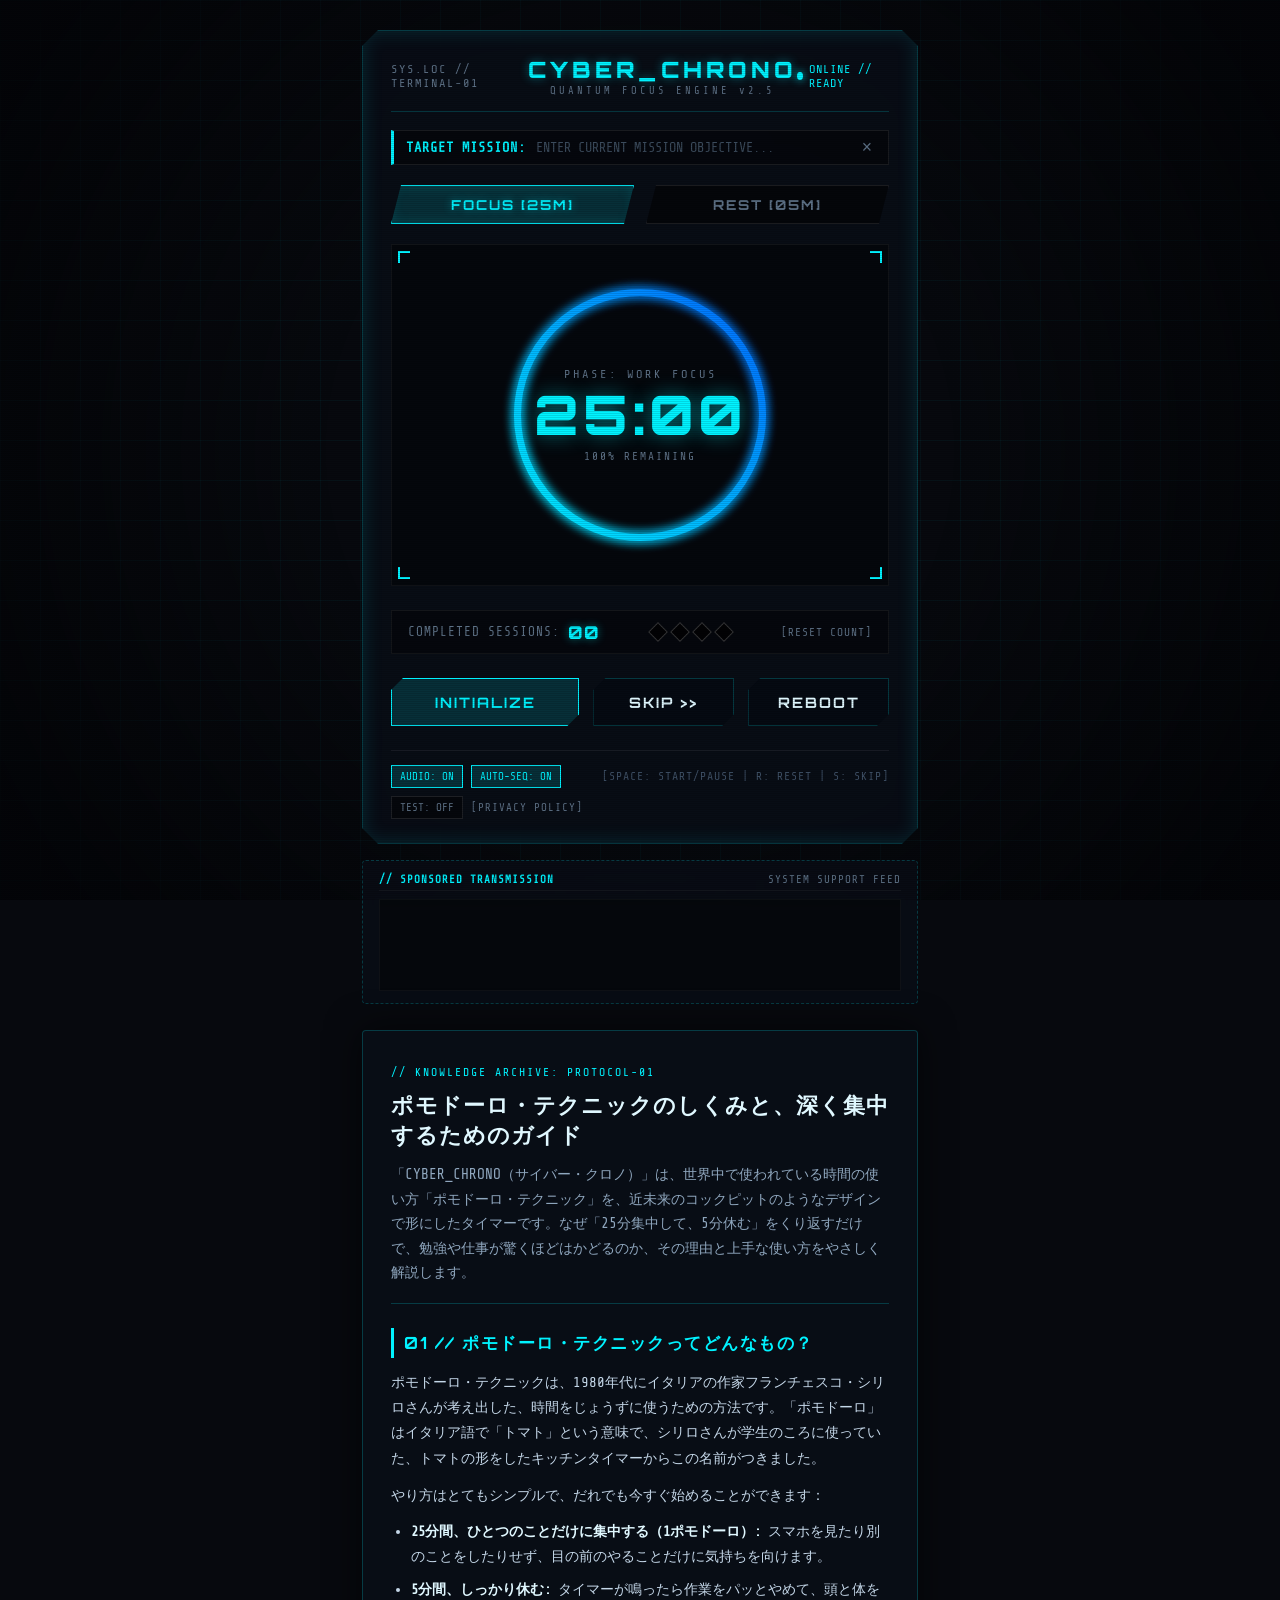
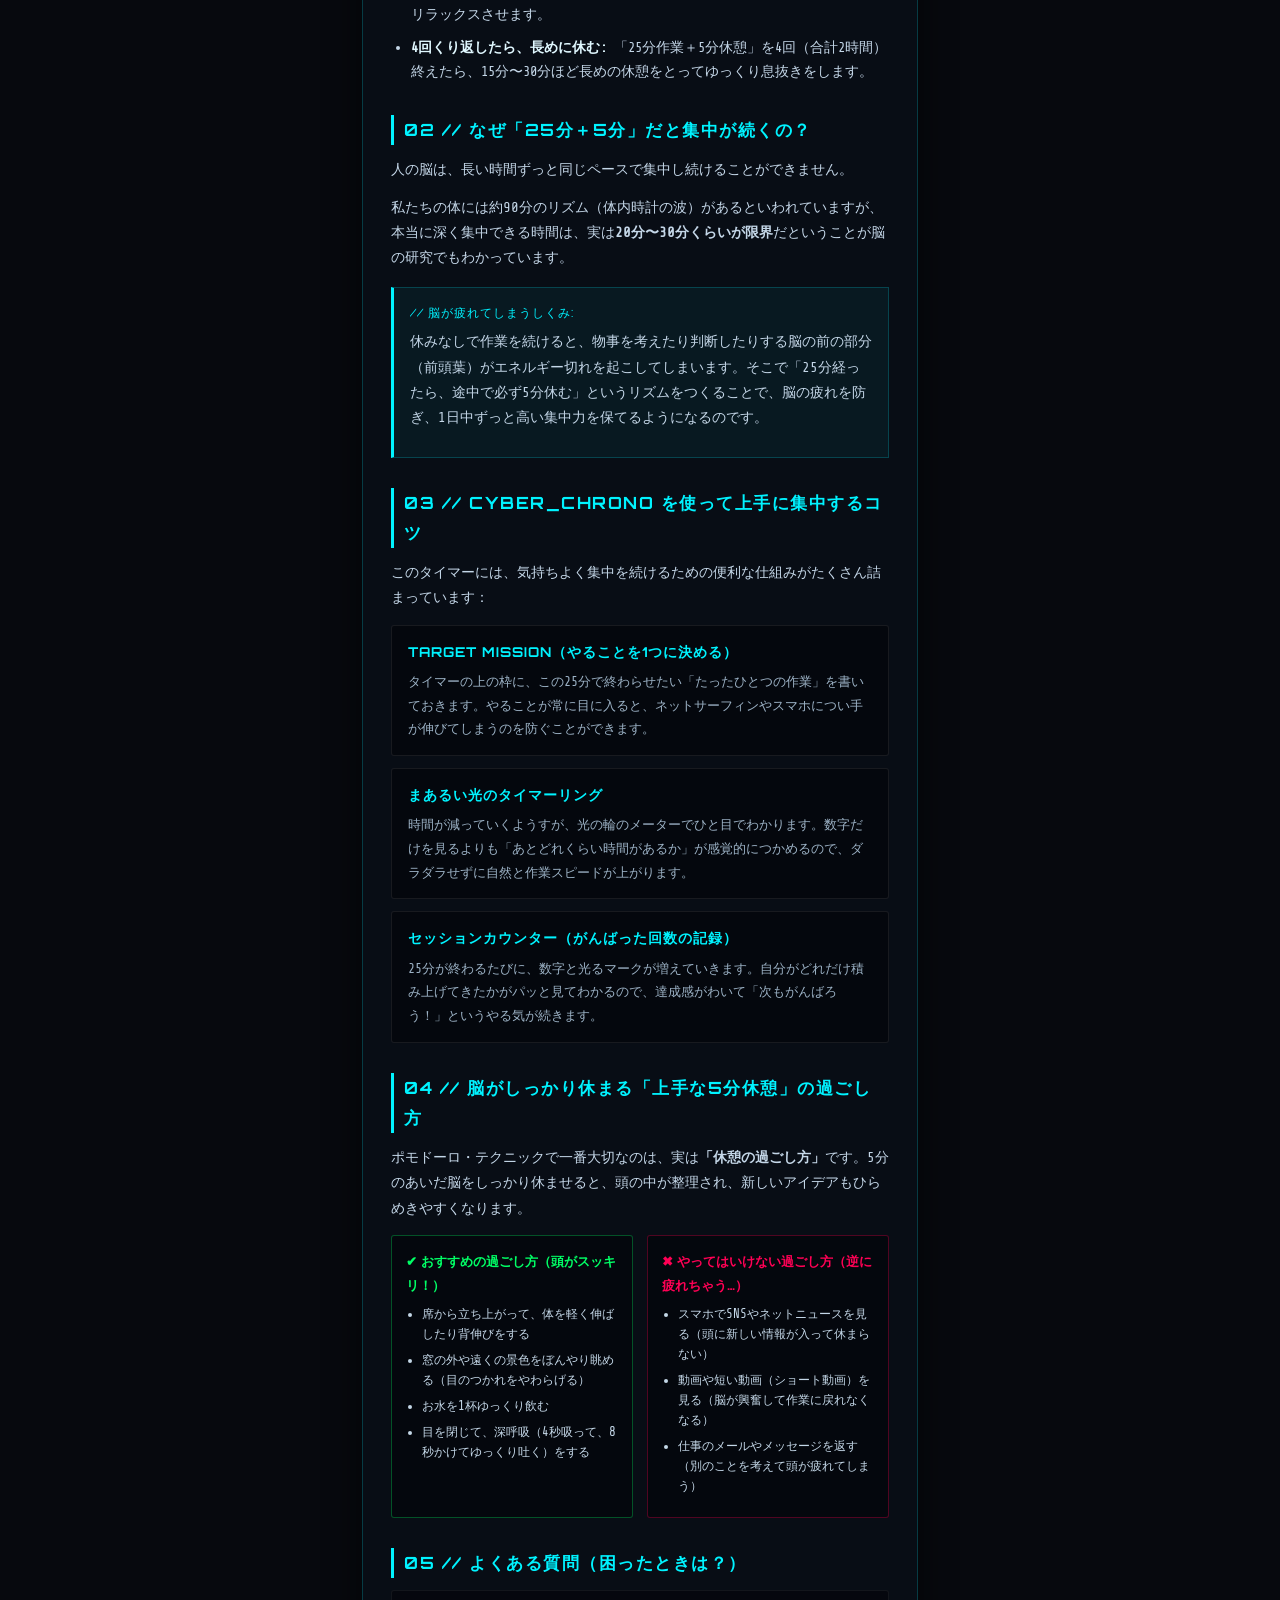
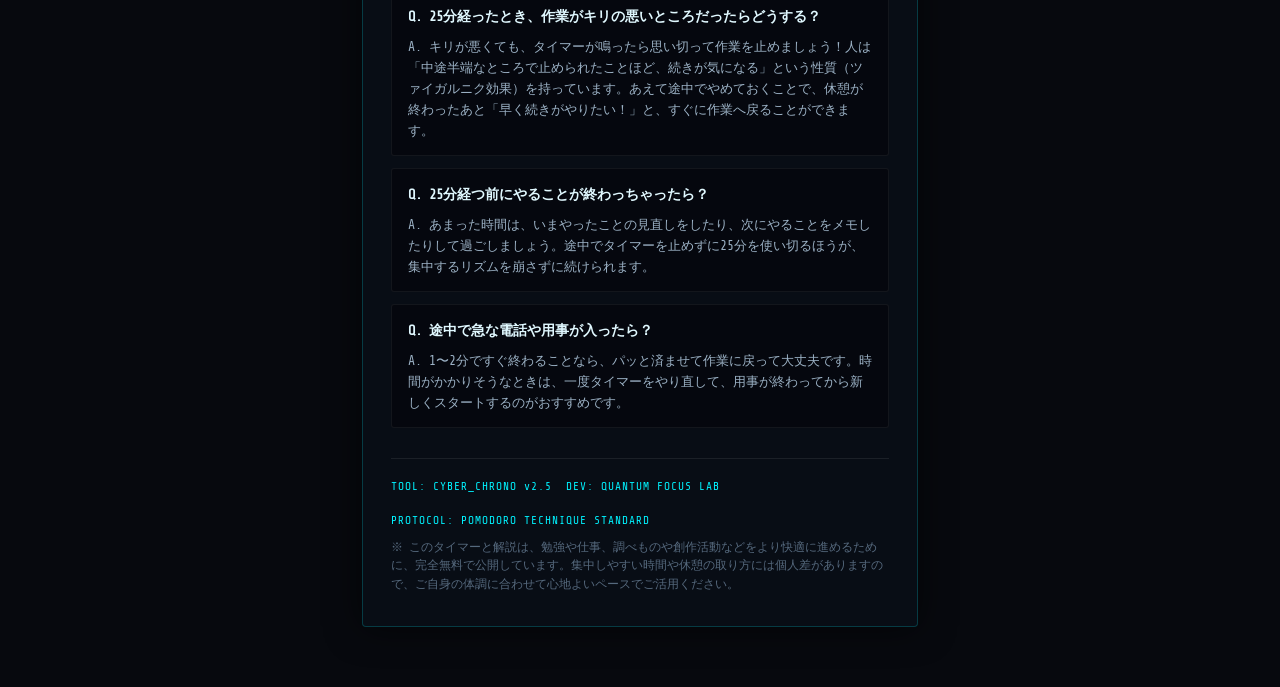
==== commit 06fee36c: "Add files via upload" ====
--- a/index.html
+++ b/index.html
@@ -184,91 +184,94 @@
 
     <!-- ============================================================
          パブリッシャーコンテンツ // ポモドーロ完全攻略アーカイブ
-         Google AdSense 審査規約準拠・高品質オリジナル解説
+         Google AdSense 審査規約準拠・平易で親しみやすいオリジナル解説
          ============================================================ -->
     <article class="knowledge-archive" id="knowledgeArchive">
       <header class="archive-header">
         <div class="archive-badge">// KNOWLEDGE ARCHIVE: PROTOCOL-01</div>
-        <h2 class="archive-title">ポモドーロ・テクニックの科学と極限集中マニュアル</h2>
+        <h2 class="archive-title">ポモドーロ・テクニックのしくみと、深く集中するためのガイド</h2>
         <p class="archive-lead">
-          「CYBER_CHRONO」は、脳科学に基づく時間管理理論「ポモドーロ・テクニック」をサイバーパンクHUDの世界観で具現化した生産性向上エンジンです。なぜ25分の作業と5分の休息の組み合わせが圧倒的な成果を生み出すのか、そのメカニズムと実践法を徹底解説します。
+          「CYBER_CHRONO（サイバー・クロノ）」は、世界中で使われている時間の使い方「ポモドーロ・テクニック」を、近未来のコックピットのようなデザインで形にしたタイマーです。なぜ「25分集中して、5分休む」をくり返すだけで、勉強や仕事が驚くほどはかどるのか、その理由と上手な使い方をやさしく解説します。
         </p>
       </header>
 
       <!-- セクション 1: 基礎と原理 -->
       <section class="archive-section">
-        <h3 class="section-title">01 // ポモドーロ・テクニックの基本原理</h3>
-        <p>
-          ポモドーロ・テクニック（Pomodoro Technique）は、1980年代後半にイタリアの起業家・作家であるフランチェスコ・シリロ（Francesco Cirillo）によって開発された時間管理術です。「ポモドーロ」とはイタリア語で「トマト」を意味し、彼が大学生時代に愛用していたトマト型のキッチンタイマーに由来しています。
-        </p>
-        <p>
-          この技法の基本構成は極めてシンプルかつ強固です：
+        <h3 class="section-title">01 // ポモドーロ・テクニックってどんなもの？</h3>
+        <p>
+          ポモドーロ・テクニックは、1980年代にイタリアの作家フランチェスコ・シリロさんが考え出した、時間をじょうずに使うための方法です。「ポモドーロ」はイタリア語で「トマト」という意味で、シリロさんが学生のころに使っていた、トマトの形をしたキッチンタイマーからこの名前がつきました。
+        </p>
+        <p>
+          やり方はとてもシンプルで、だれでも今すぐ始めることができます：
         </p>
         <ul class="archive-list">
-          <li><strong>25分間の作業セッション（1ポモドーロ）:</strong> 一切のマルチタスクや通知を遮断し、1つのタスクだけに全神経を集中する。</li>
-          <li><strong>5分間の完全休憩:</strong> 作業を完全に停止し、脳を認知的緊張から解放する。</li>
-          <li><strong>4セッション（1サイクル）ごとの長めの休息:</strong> 4回のセッション（計2時間）を達成したら、15〜30分程度の長い休息を取る。</li>
+          <li><strong>25分間、ひとつのことだけに集中する（1ポモドーロ）:</strong> スマホを見たり別のことをしたりせず、目の前のやることだけに気持ちを向けます。</li>
+          <li><strong>5分間、しっかり休む:</strong> タイマーが鳴ったら作業をパッとやめて、頭と体をリラックスさせます。</li>
+          <li><strong>4回くり返したら、長めに休む:</strong> 「25分作業＋5分休憩」を4回（合計2時間）終えたら、15分〜30分ほど長めの休憩をとってゆっくり息抜きをします。</li>
         </ul>
       </section>
 
       <!-- セクション 2: なぜ25分＋5分なのか（脳科学的根拠） -->
       <section class="archive-section">
-        <h3 class="section-title">02 // 脳科学から見た「25分＋5分」の合理性</h3>
-        <p>
-          人間の脳の注意持続力は無限ではありません。生理学および認知心理学の研究により、人間の集中力には「ウルトラディアンリズム（Ultradian Rhythm）」と呼ばれる約90分の生体リズムが存在することが知られています。しかし、最も純度の高い「深い集中（ディープワーク）」を維持できる時間は、実際には<strong>20分〜30分程度が限界</strong>であることが多くの研究で示されています。
+        <h3 class="section-title">02 // なぜ「25分＋5分」だと集中が続くの？</h3>
+        <p>
+          人の脳は、長い時間ずっと同じペースで集中し続けることができません。
+        </p>
+        <p>
+          私たちの体には約90分のリズム（体内時計の波）があるといわれていますが、本当に深く集中できる時間は、実は<strong>20分〜30分くらいが限界</strong>だということが脳の研究でもわかっています。
         </p>
         <div class="archive-callout">
-          <div class="callout-label">// COGNITIVE LOAD THEORY:</div>
+          <div class="callout-label">// 脳が疲れてしまうしくみ:</div>
           <p>
-            前頭葉のワーキングメモリ（作業記憶）は、長時間の連続作業によって急速にグルコースを消費し、決断疲れ（Decision Fatigue）を引き起こします。25分ごとに5分の「強制休息」を挟むことで、神経伝達物質の枯渇を防ぎ、1日を通して集中力のパフォーマンス曲線を高水準に保つことが可能になります。
+            休みなしで作業を続けると、物事を考えたり判断したりする脳の前の部分（前頭葉）がエネルギー切れを起こしてしまいます。そこで「25分経ったら、途中で必ず5分休む」というリズムをつくることで、脳の疲れを防ぎ、1日中ずっと高い集中力を保てるようになるのです。
           </p>
         </div>
       </section>
 
       <!-- セクション 3: CYBER_CHRONOの機能と活用法 -->
       <section class="archive-section">
-        <h3 class="section-title">03 // CYBER_CHRONO による実践プロトコル</h3>
-        <p>
-          本タイマーアプリケーションは、ポモドーロ・テクニックの効果を最大化するために以下のサイバーHUD機能を備えています：
+        <h3 class="section-title">03 // CYBER_CHRONO を使って上手に集中するコツ</h3>
+        <p>
+          このタイマーには、気持ちよく集中を続けるための便利な仕組みがたくさん詰まっています：
         </p>
         <div class="feature-grid">
           <div class="feature-card">
-            <h4 class="card-title">TARGET MISSION（目的の明確化）</h4>
-            <p>画面上部のミッション入力欄に、この25分で達成すべき「単一の具体的タスク」を宣言します。目標を文字として視界に固定することで、途中で別のウェブサイトやSNSへ脱線する認知の逸脱を防止します。</p>
+            <h4 class="card-title">TARGET MISSION（やることを1つに決める）</h4>
+            <p>タイマーの上の枠に、この25分で終わらせたい「たったひとつの作業」を書いておきます。やることが常に目に入ると、ネットサーフィンやスマホについ手が伸びてしまうのを防ぐことができます。</p>
           </div>
           <div class="feature-card">
-            <h4 class="card-title">動的HUDプログレスリング</h4>
-            <p>時間の経過を円形ネオンゲージで視覚化。数字だけを見るよりも「時間の残り枠」が直感的に把握でき、締め切り効果（パーキンソンの法則の抑制）が強力に働きます。</p>
+            <h4 class="card-title">まあるい光のタイマーリング</h4>
+            <p>時間が減っていくようすが、光の輪のメーターでひと目でわかります。数字だけを見るよりも「あとどれくらい時間があるか」が感覚的につかめるので、ダラダラせずに自然と作業スピードが上がります。</p>
           </div>
           <div class="feature-card">
-            <h4 class="card-title">セッションHUDトラッカー</h4>
-            <p>完了したセッション数をデジタルカウントおよび4スロットのサイクルドットで記録。自分の努力が目に見える形で蓄積されることで、ドーパミンが分泌され継続モチベーションが維持されます。</p>
+            <h4 class="card-title">セッションカウンター（がんばった回数の記録）</h4>
+            <p>25分が終わるたびに、数字と光るマークが増えていきます。自分がどれだけ積み上げてきたかがパッと見てわかるので、達成感がわいて「次もがんばろう！」というやる気が続きます。</p>
           </div>
         </div>
       </section>
 
       <!-- セクション 4: 理想的な5分休憩の過ごし方 -->
       <section class="archive-section">
-        <h3 class="section-title">04 // 脳をリフレッシュする「正しい5分休憩」</h3>
-        <p>
-          多くの人がポモドーロ・テクニックで失敗する最大の原因は、<strong>「休憩中の行動ミス」</strong>にあります。5分間の休憩時間は、脳のデフォルト・モード・ネットワーク（DMN: 記憶の整理やひらめきを司る脳内回路）を働かせるための神聖な時間です。
+        <h3 class="section-title">04 // 脳がしっかり休まる「上手な5分休憩」の過ごし方</h3>
+        <p>
+          ポモドーロ・テクニックで一番大切なのは、実は<strong>「休憩の過ごし方」</strong>です。5分のあいだ脳をしっかり休ませると、頭の中が整理され、新しいアイデアもひらめきやすくなります。
         </p>
         <div class="dos-and-donts">
           <div class="box dos">
-            <div class="box-title">✔ 推奨される休憩アクション</div>
+            <div class="box-title">✔ おすすめの過ごし方（頭がスッキリ！）</div>
             <ul>
-              <li>立ち上がって軽くストレッチや屈伸をする</li>
-              <li>窓の外や6メートル以上遠くの景色をぼんやり眺める（眼筋の緩和）</li>
-              <li>コップ1杯の常温水または白湯を飲む</li>
-              <li>目を閉じて4秒吸って8秒吐く深呼吸を行う</li>
+              <li>席から立ち上がって、体を軽く伸ばしたり背伸びをする</li>
+              <li>窓の外や遠くの景色をぼんやり眺める（目のつかれをやわらげる）</li>
+              <li>お水を1杯ゆっくり飲む</li>
+              <li>目を閉じて、深呼吸（4秒吸って、8秒かけてゆっくり吐く）をする</li>
             </ul>
           </div>
           <div class="box donts">
-            <div class="box-title">✖ 避けるべきNGアクション</div>
+            <div class="box-title">✖ やってはいけない過ごし方（逆に疲れちゃう…）</div>
             <ul>
-              <li>スマートフォンのSNSやニュースをチェックする（脳が情報処理で疲弊）</li>
-              <li>YouTubeやショート動画を視聴する（ドーパミン過多で作業復帰不能に）</li>
-              <li>仕事関連のチャットやメールの返信をする（認知的文脈の切り替えロス）</li>
+              <li>スマホでSNSやネットニュースを見る（頭に新しい情報が入って休まらない）</li>
+              <li>動画や短い動画（ショート動画）を見る（脳が興奮して作業に戻れなくなる）</li>
+              <li>仕事のメールやメッセージを返す（別のことを考えて頭が疲れてしまう）</li>
             </ul>
           </div>
         </div>
@@ -276,24 +279,24 @@
 
       <!-- セクション 5: FAQ（よくある質問） -->
       <section class="archive-section">
-        <h3 class="section-title">05 // よくある質問（FAQ）</h3>
+        <h3 class="section-title">05 // よくある質問（困ったときは？）</h3>
         <div class="faq-list">
           <div class="faq-item">
-            <div class="faq-q">Q. 25分経過しても作業のキリが悪い時はどうすればいいですか？</div>
+            <div class="faq-q">Q. 25分経ったとき、作業がキリの悪いところだったらどうする？</div>
             <div class="faq-a">
-              A. 原則として、<strong>キリが悪くてもタイマーが鳴ったら即座に作業を中断してください</strong>。心理学における「ツァイガルニク効果（未完了の課題の方が記憶に残りやすい心理現象）」により、あえて途中で中断することで、5分休憩が終わった後に「早く続きをやりたい！」という強烈なモチベーションでスムーズに作業再開できます。
+              A. キリが悪くても、タイマーが鳴ったら思い切って作業を止めましょう！人は「中途半端なところで止められたことほど、続きが気になる」という性質（ツァイガルニク効果）を持っています。あえて途中でやめておくことで、休憩が終わったあと「早く続きがやりたい！」と、すぐに作業へ戻ることができます。
             </div>
           </div>
           <div class="faq-item">
-            <div class="faq-q">Q. 25分経つ前に予定のタスクが終わってしまった場合は？</div>
+            <div class="faq-q">Q. 25分経つ前にやることが終わっちゃったら？</div>
             <div class="faq-a">
-              A. 残りの時間は、直前に行った作業の「見直し・推敲・整理」や、次のポモドーロで取り組むタスクの計画準備に充ててください。タイマーを早期終了させるのではなく、25分間の枠を使い切ることがリズム維持の秘訣です。
+              A. あまった時間は、いまやったことの見直しをしたり、次にやることをメモしたりして過ごしましょう。途中でタイマーを止めずに25分を使い切るほうが、集中するリズムを崩さずに続けられます。
             </div>
           </div>
           <div class="faq-item">
-            <div class="faq-q">Q. 途中で急な電話や要件が入った場合は？</div>
+            <div class="faq-q">Q. 途中で急な電話や用事が入ったら？</div>
             <div class="faq-a">
-              A. 2分以内に片付くことであれば即座に処理して作業に戻りますが、それ以上かかる場合は現在のセッションを一度「REBOOT（リセット）」し、要件が完了した後に新規セッションとして仕切り直すことを推奨します。
+              A. 1〜2分ですぐ終わることなら、パッと済ませて作業に戻って大丈夫です。時間がかかりそうなときは、一度タイマーをやり直して、用事が終わってから新しくスタートするのがおすすめです。
             </div>
           </div>
         </div>
@@ -307,7 +310,7 @@
           <span>PROTOCOL: POMODORO TECHNIQUE STANDARD</span>
         </div>
         <p class="disclaimer">
-          ※ 当サイトで提供しているポモドーロ・タイマーおよび解説記事は、学習・執筆・プログラミング等の作業効率化を目的として無料で公開されています。推奨される休息法や生体リズムには個人差がありますので、体調に合わせて無理のないサイクルでご活用ください。
+          ※ このタイマーと解説は、勉強や仕事、調べものや創作活動などをより快適に進めるために、完全無料で公開しています。集中しやすい時間や休憩の取り方には個人差がありますので、ご自身の体調に合わせて心地よいペースでご活用ください。
         </p>
       </footer>
     </article>
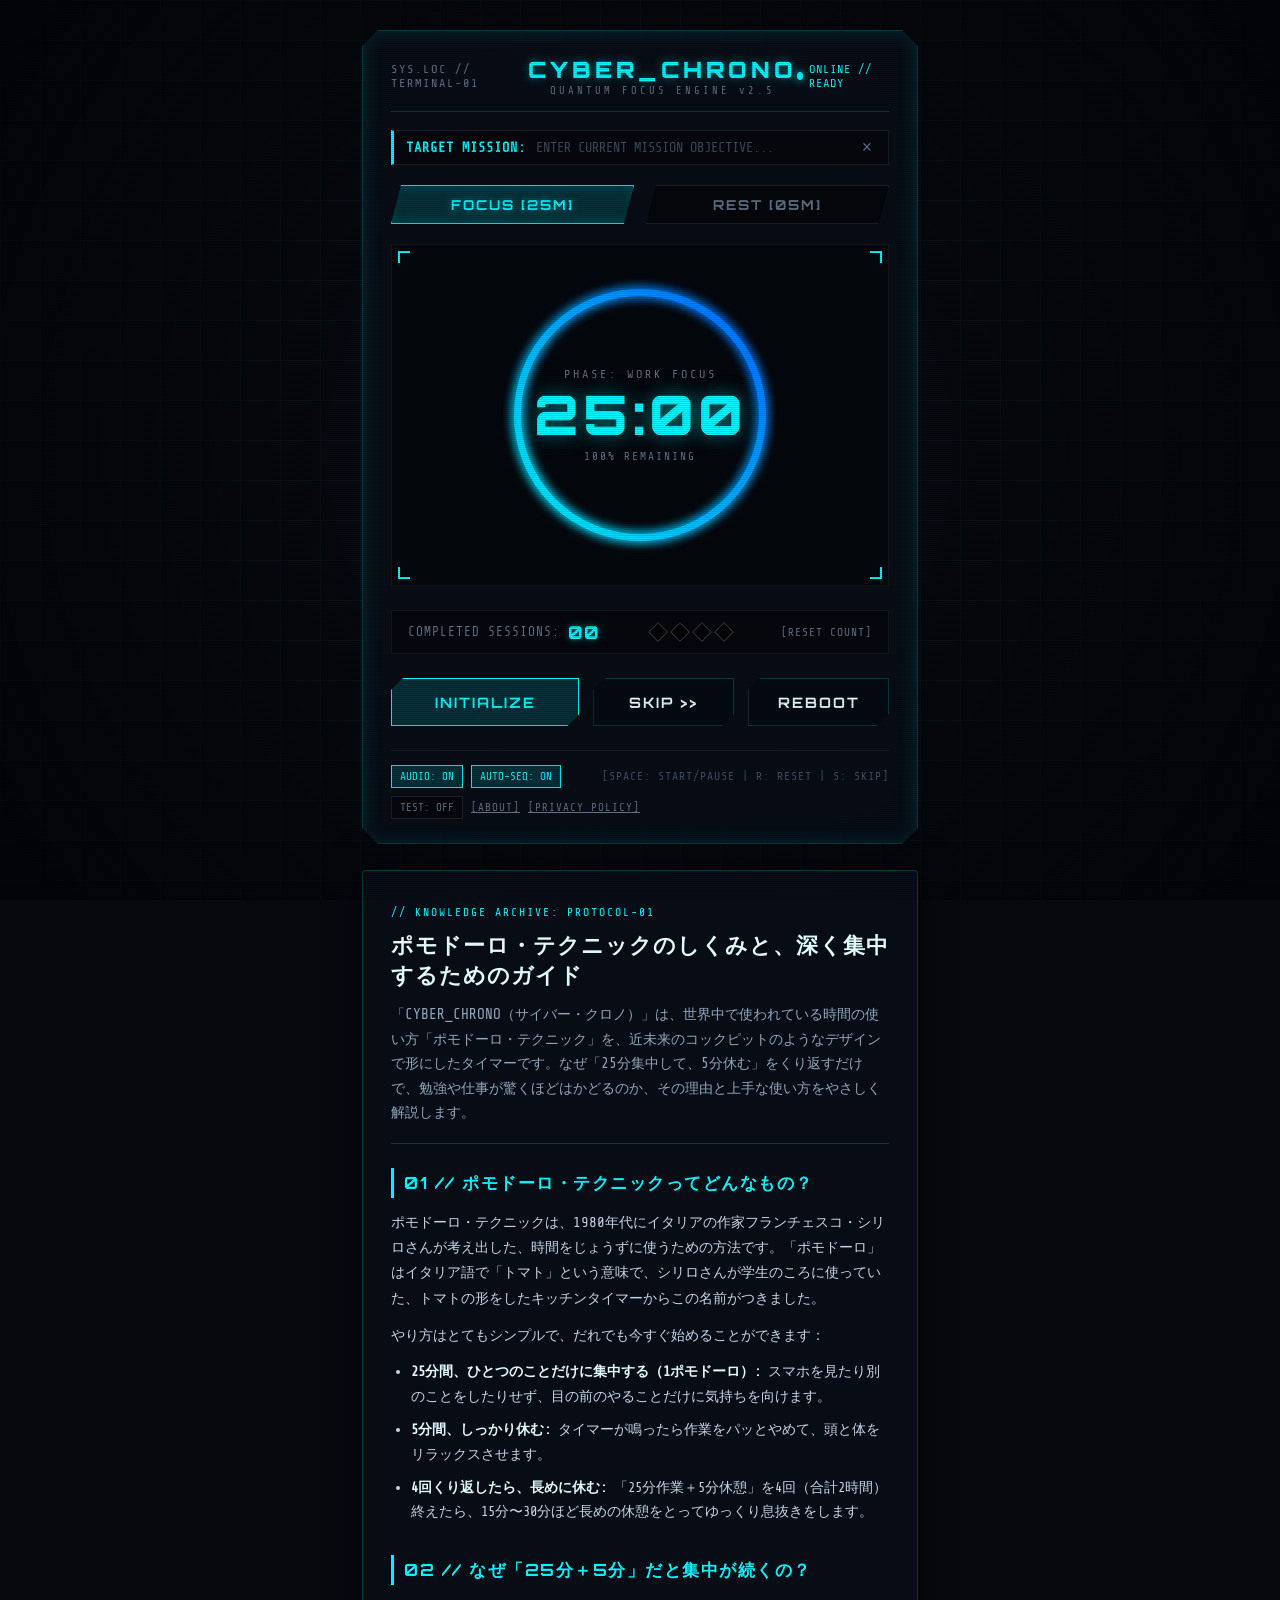
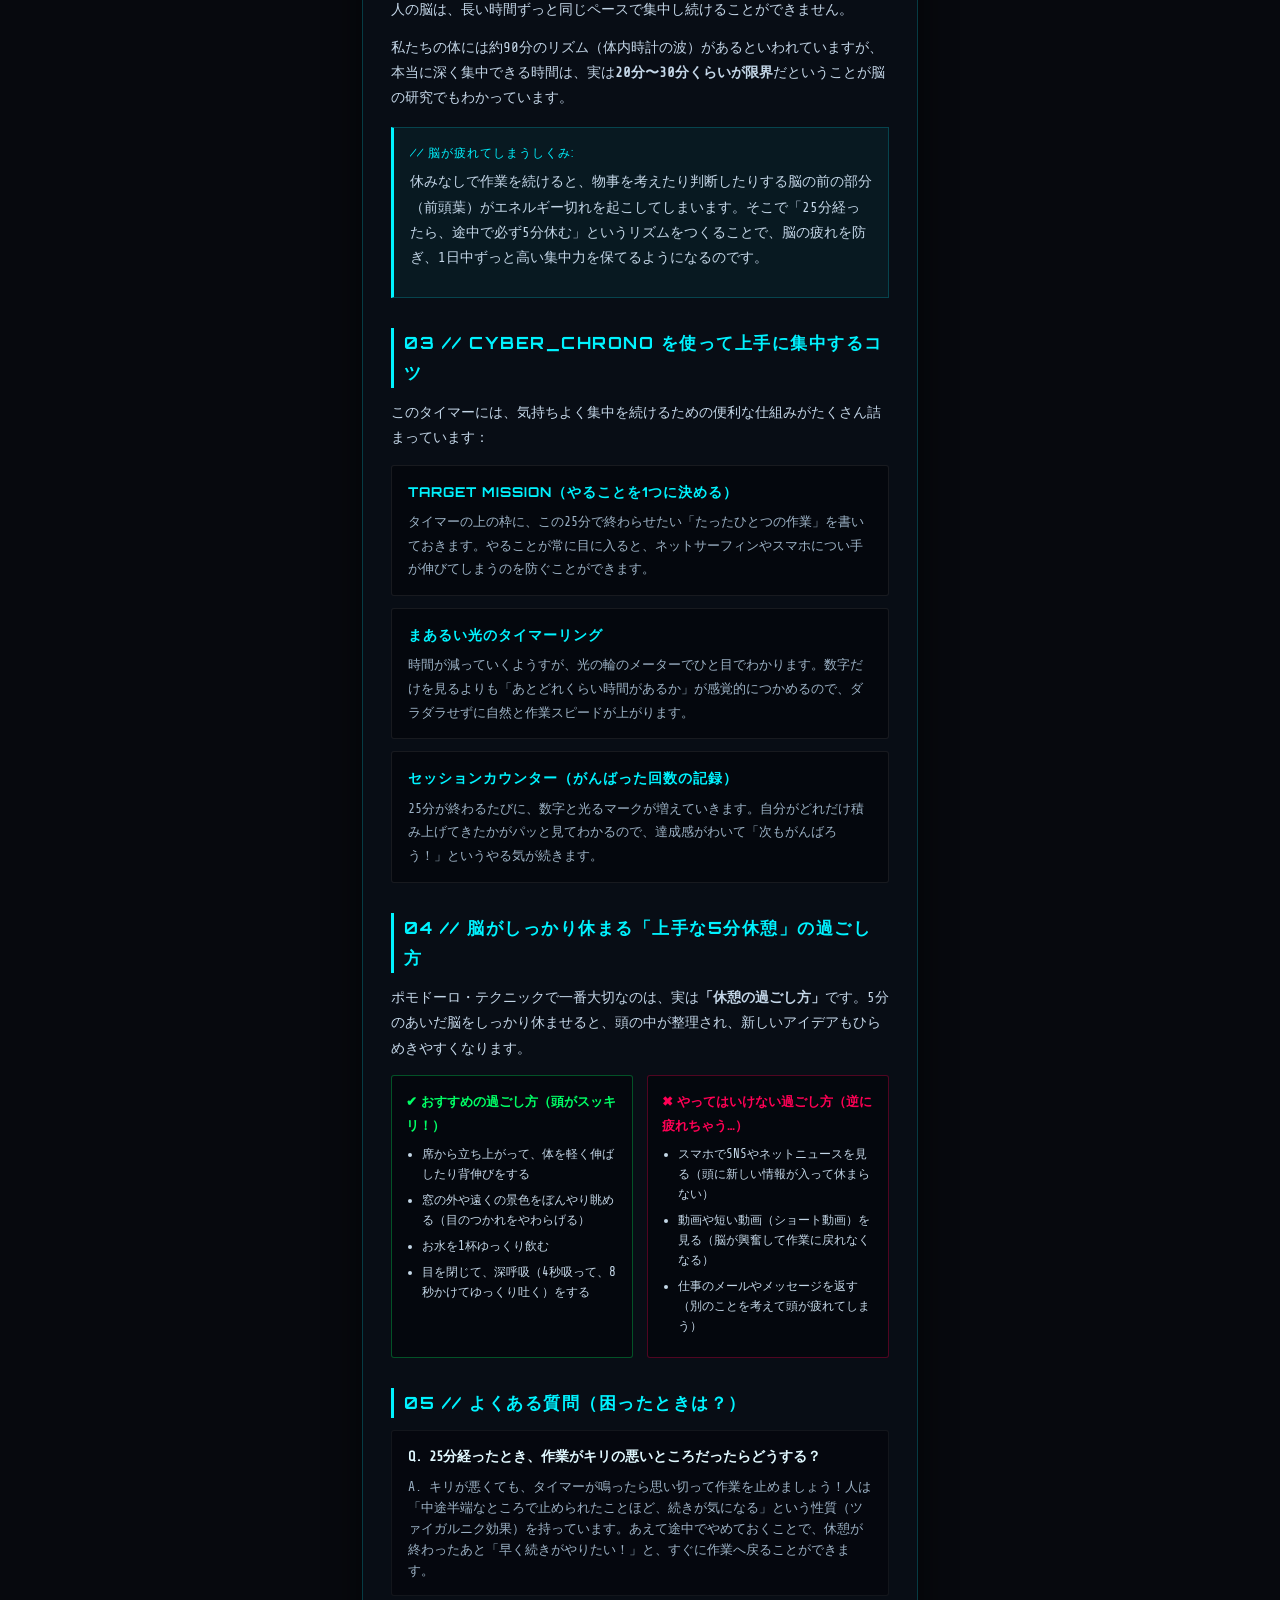
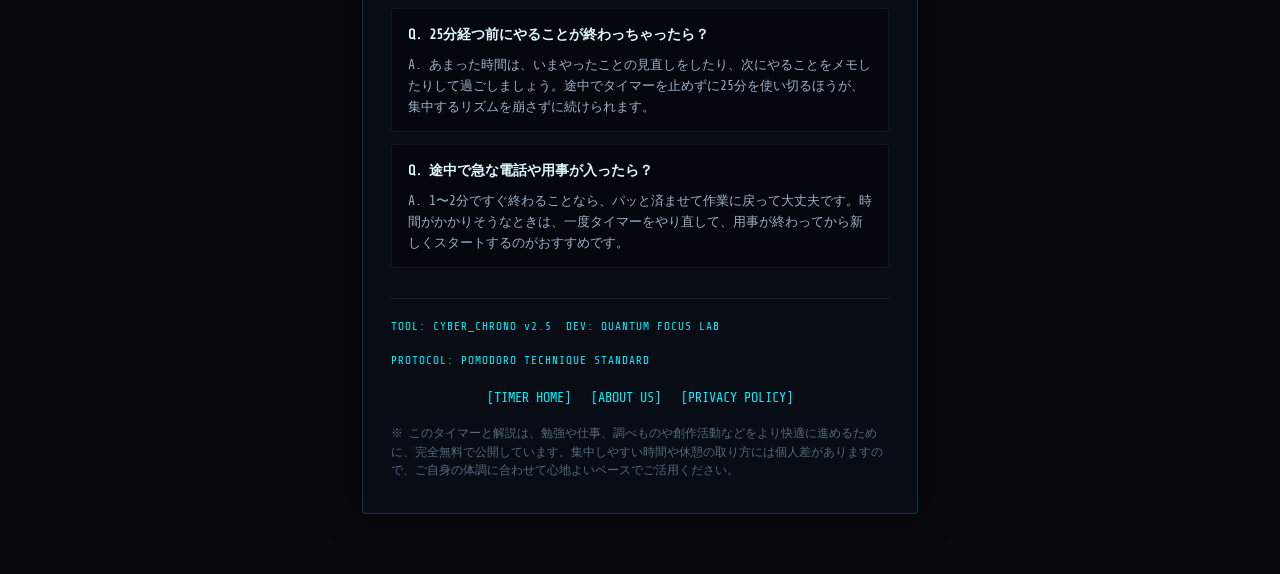
==== commit 885b2fd3: "Add files via upload" ====
--- a/index.html
+++ b/index.html
@@ -153,23 +153,23 @@
           <button id="quickTestBtn" class="toggle-btn" title="Switch to 10s work / 5s break for rapid testing">
             TEST: <span id="testModeStatusText">OFF</span>
           </button>
-          <button id="privacyBtn" class="policy-link-btn" title="Google AdSense Privacy Policy">
-            [PRIVACY POLICY]
-          </button>
+          <a href="about.html" class="policy-link-btn" title="About CYBER_CHRONO">[ABOUT]</a>
+          <a href="privacy.html" class="policy-link-btn" title="Google AdSense Privacy Policy">[PRIVACY POLICY]</a>
         </div>
       </footer>
     </main>
 
     <!-- ============================================================
          GOOGLE ADSENSE 広告スロット（サイバーHUD調）
+         審査通過後に有効化。審査中はheadの自動広告コードで審査を実施
          ============================================================ -->
+    <!--
     <aside class="ad-container" id="adContainer">
       <div class="ad-header">
         <span class="ad-label" id="adHeaderLabel">// SPONSORED TRANSMISSION</span>
         <span class="ad-sub" id="adHeaderSub">SYSTEM SUPPORT FEED</span>
       </div>
       <div class="ad-slot-frame">
-        <!-- timer-bottom-ad -->
         <ins class="adsbygoogle"
              style="display:block; width:100%; min-height:90px;"
              data-ad-client="ca-pub-7377571622123574"
@@ -181,6 +181,7 @@
         </script>
       </div>
     </aside>
+    -->
 
     <!-- ============================================================
          パブリッシャーコンテンツ // ポモドーロ完全攻略アーカイブ
@@ -309,6 +310,11 @@
           <span>DEV: QUANTUM FOCUS LAB</span>
           <span>PROTOCOL: POMODORO TECHNIQUE STANDARD</span>
         </div>
+        <div style="margin: 15px 0; display: flex; gap: 20px; justify-content: center; font-size: 0.85rem;">
+          <a href="index.html" style="color: var(--work-color); text-decoration: none;">[TIMER HOME]</a>
+          <a href="about.html" style="color: var(--work-color); text-decoration: none;">[ABOUT US]</a>
+          <a href="privacy.html" style="color: var(--work-color); text-decoration: none;">[PRIVACY POLICY]</a>
+        </div>
         <p class="disclaimer">
           ※ このタイマーと解説は、勉強や仕事、調べものや創作活動などをより快適に進めるために、完全無料で公開しています。集中しやすい時間や休憩の取り方には個人差がありますので、ご自身の体調に合わせて心地よいペースでご活用ください。
         </p>
